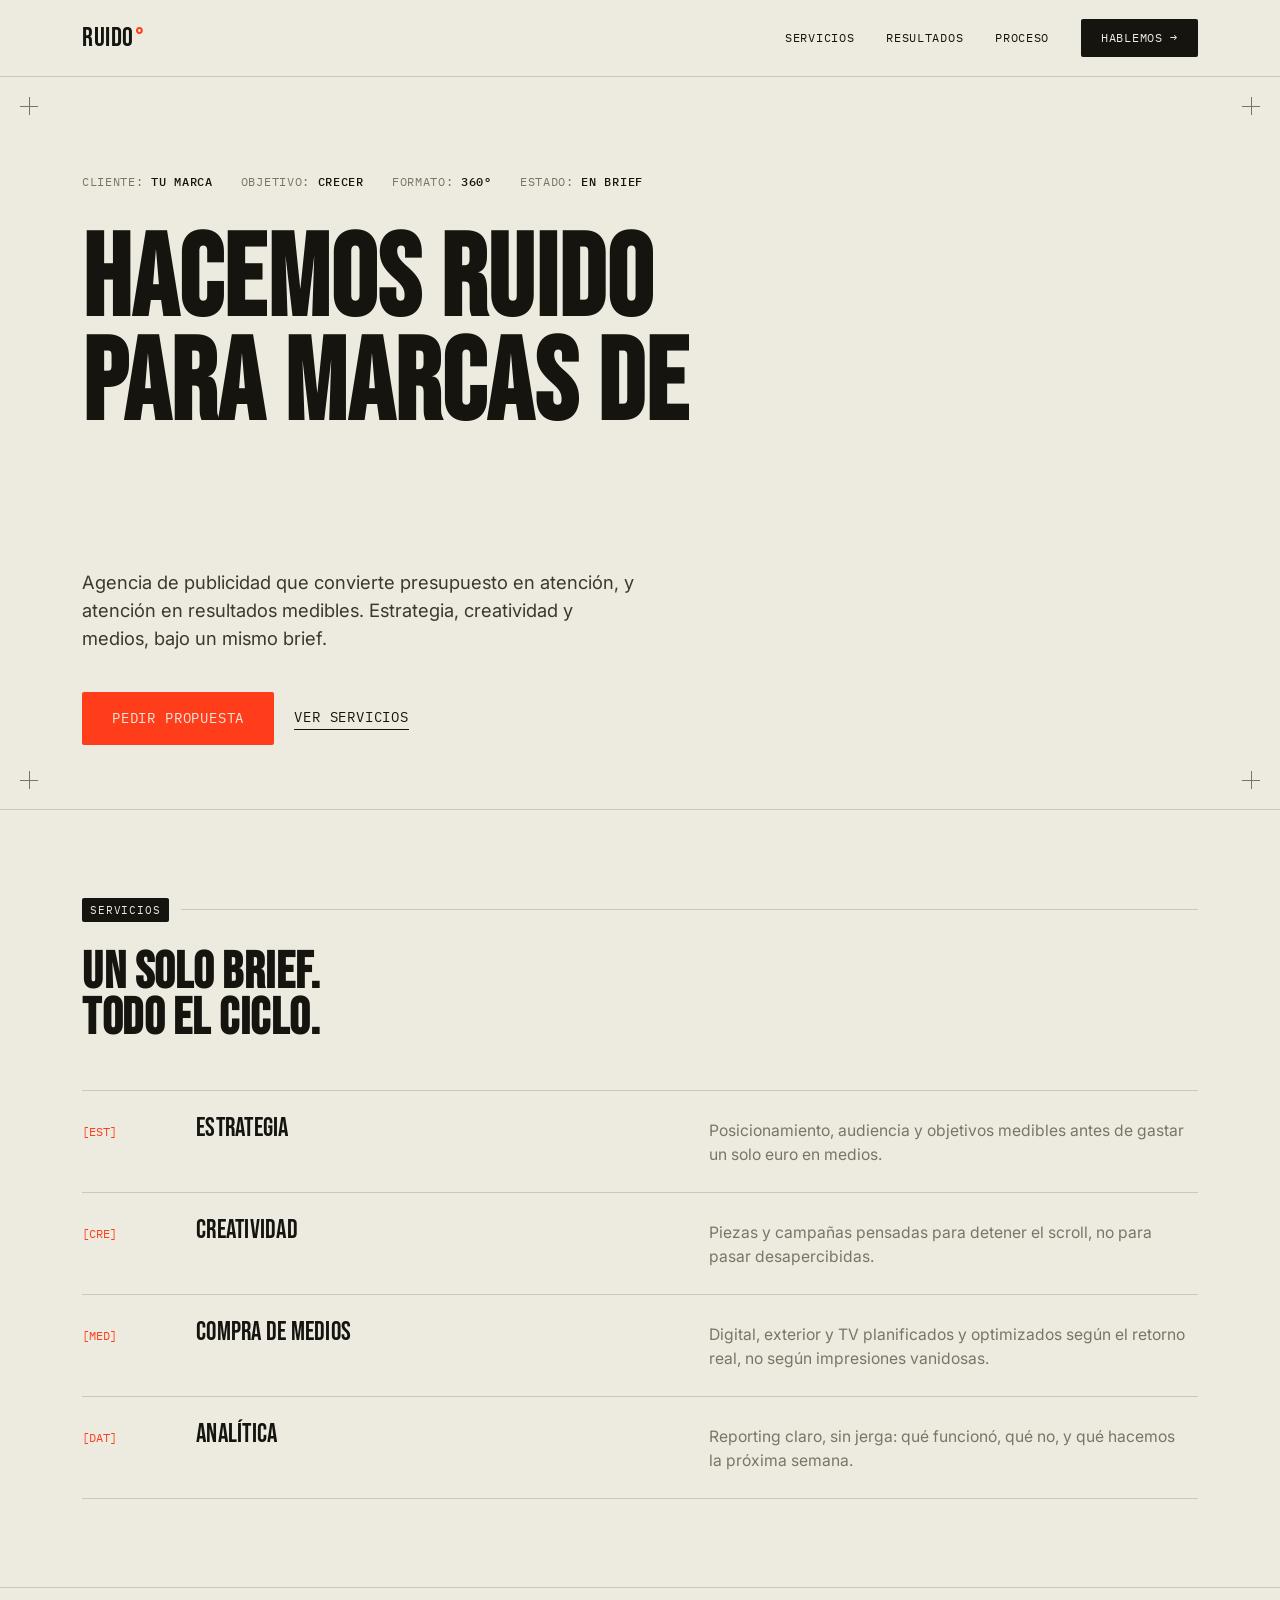
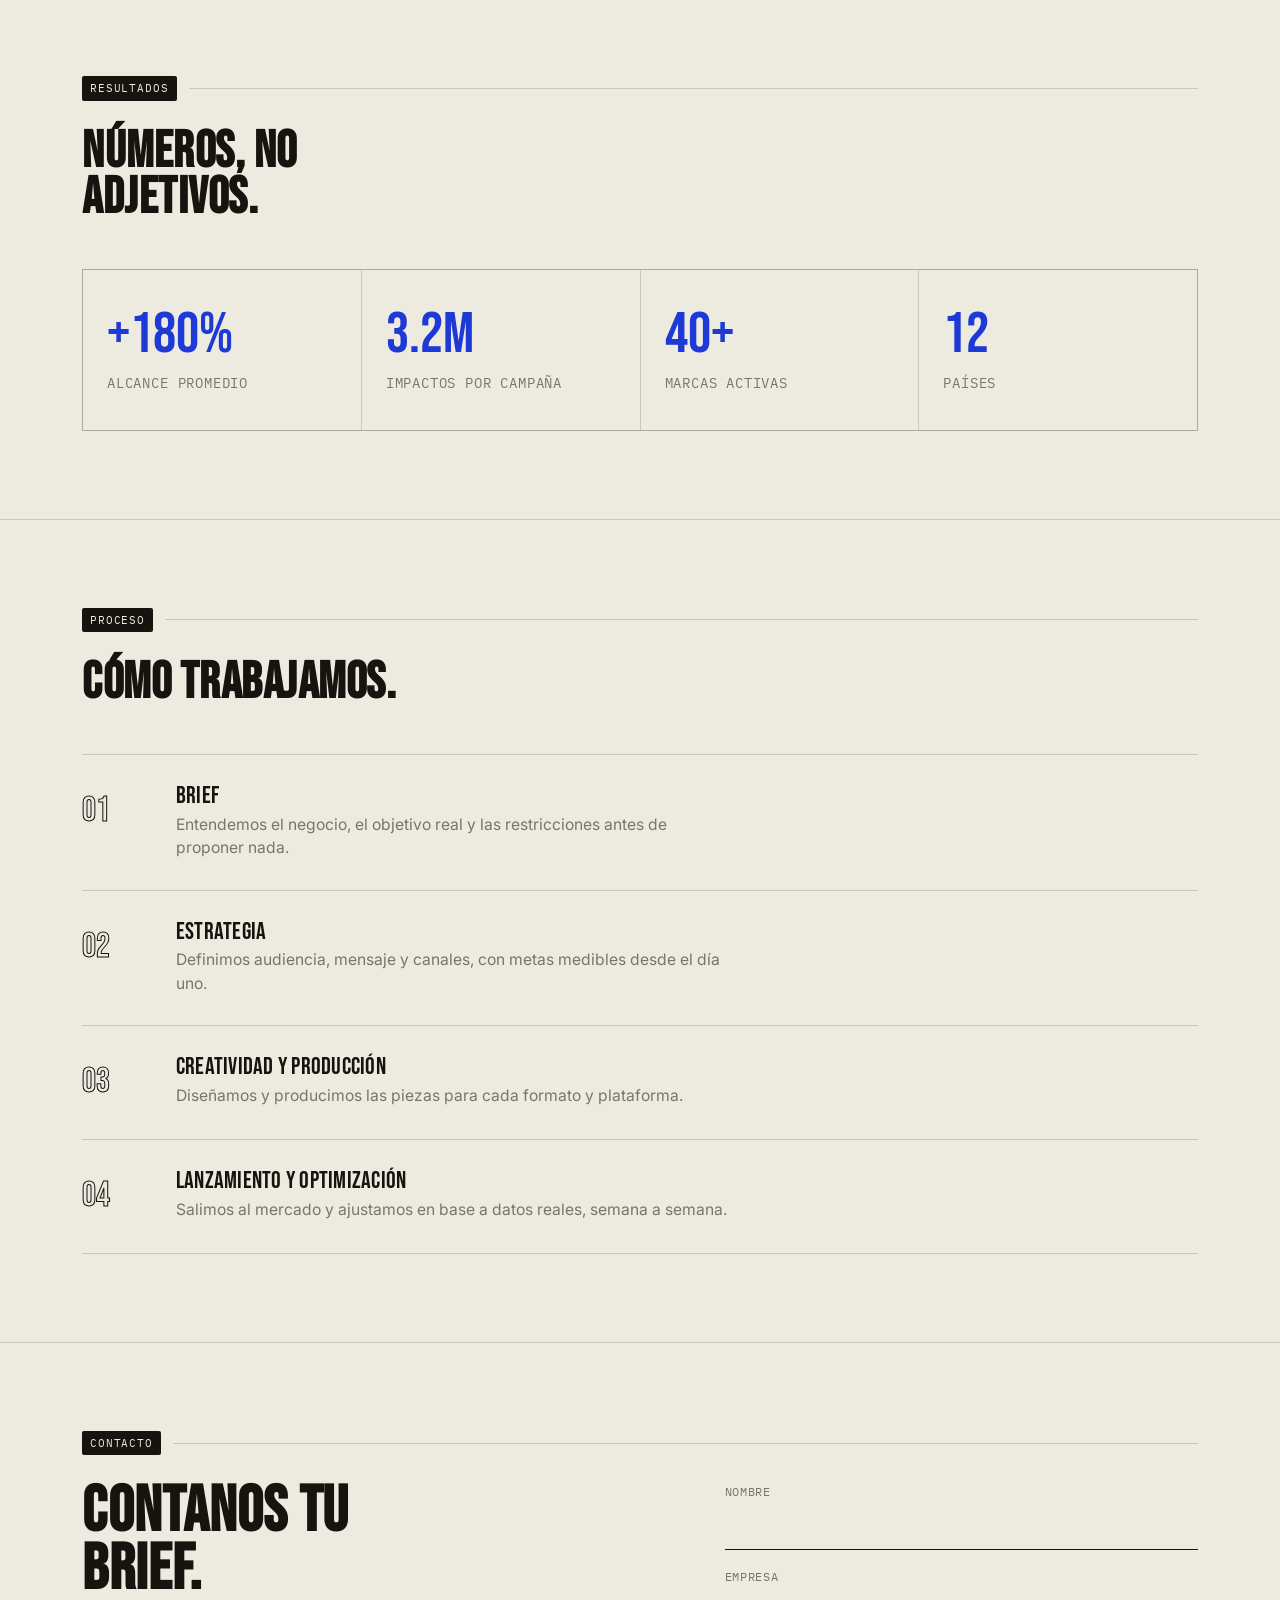
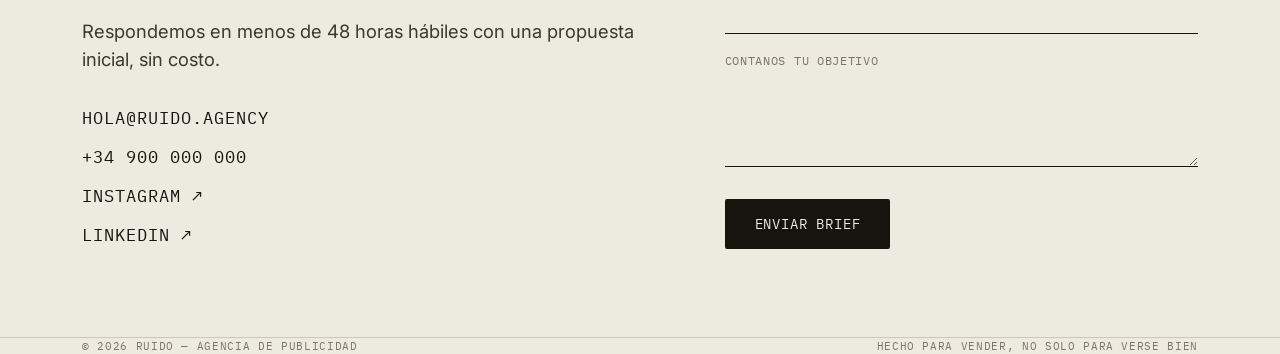
==== index.html @ bdcbc6c7 "Create index.html" ====
<!DOCTYPE html>
<html lang="es">
<head>
<meta charset="UTF-8">
<meta name="viewport" content="width=device-width, initial-scale=1.0">
<title>RUIDO — Agencia de publicidad</title>
<link rel="preconnect" href="https://fonts.googleapis.com">
<link rel="preconnect" href="https://fonts.gstatic.com" crossorigin>
<link href="https://fonts.googleapis.com/css2?family=Bebas+Neue&family=IBM+Plex+Mono:wght@400;500&family=Inter:wght@400;500;600;700&display=swap" rel="stylesheet">
<style>
  :root{
    --ink:#15140F;
    --paper:#EDEAE0;
    --paper-2:#E4E0D3;
    --signal:#FF3D1A;
    --cobalt:#1D39D6;
    --fog:#7A7566;
    --line: rgba(21,20,15,0.16);
  }

  *{margin:0;padding:0;box-sizing:border-box;}

  html{scroll-behavior:smooth;}

  body{
    background:var(--paper);
    color:var(--ink);
    font-family:'Inter',sans-serif;
    line-height:1.5;
    -webkit-font-smoothing:antialiased;
  }

  .display{
    font-family:'Bebas Neue',sans-serif;
    letter-spacing:0.01em;
    line-height:0.9;
    text-transform:uppercase;
  }

  .mono{
    font-family:'IBM Plex Mono',monospace;
    letter-spacing:0.06em;
    text-transform:uppercase;
    font-size:0.72rem;
  }

  a{color:inherit;text-decoration:none;}

  .wrap{
    max-width:1180px;
    margin:0 auto;
    padding:0 32px;
  }

  /* ---------- crop marks (signature detail) ---------- */
  .crop{
    position:absolute;
    width:18px;
    height:18px;
    pointer-events:none;
    opacity:0.55;
  }
  .crop::before, .crop::after{
    content:"";
    position:absolute;
    background:var(--ink);
  }
  .crop::before{ width:100%; height:1px; top:50%; }
  .crop::after{ width:1px; height:100%; left:50%; }
  .crop.tl{ top:20px; left:20px; }
  .crop.tr{ top:20px; right:20px; }
  .crop.bl{ bottom:20px; left:20px; }
  .crop.br{ bottom:20px; right:20px; }

  /* ---------- header ---------- */
  header{
    position:sticky;
    top:0;
    z-index:20;
    background:rgba(237,234,224,0.92);
    backdrop-filter:blur(6px);
    border-bottom:1px solid var(--line);
  }
  nav.wrap{
    display:flex;
    align-items:center;
    justify-content:space-between;
    height:76px;
  }
  .logo{
    font-family:'Bebas Neue',sans-serif;
    font-size:1.7rem;
    letter-spacing:0.02em;
  }
  .logo span{ color:var(--signal); }
  .nav-links{
    display:flex;
    gap:32px;
    align-items:center;
  }
  .nav-links a.mono{ color:var(--ink); }
  .nav-links a.mono:hover{ color:var(--signal); }
  .nav-cta{
    background:var(--ink);
    color:var(--paper) !important;
    padding:10px 20px;
    border-radius:2px;
  }
  .nav-cta:hover{ background:var(--signal); }
  .nav-mobile-hide{ display:flex; gap:32px; align-items:center; }

  @media (max-width:720px){
    .nav-mobile-hide .mono:not(.nav-cta){ display:none; }
  }

  /* ---------- hero ---------- */
  .hero{
    position:relative;
    border-bottom:1px solid var(--line);
    padding:96px 0 64px;
    overflow:hidden;
  }
  .brief-row{
    display:flex;
    flex-wrap:wrap;
    gap:8px 28px;
    margin-bottom:40px;
    color:var(--fog);
  }
  .brief-row span b{ color:var(--ink); font-weight:500; }

  h1.hero-title{
    font-size:clamp(3.2rem, 9vw, 7.4rem);
    max-width:14ch;
  }
  h1.hero-title .cycle-wrap{
    display:inline-block;
    color:var(--signal);
    position:relative;
  }

  .hero-sub{
    margin-top:28px;
    max-width:46ch;
    font-size:1.15rem;
    color:#3A3830;
  }

  .hero-actions{
    margin-top:40px;
    display:flex;
    gap:20px;
    align-items:center;
    flex-wrap:wrap;
  }
  .btn-primary{
    background:var(--signal);
    color:var(--paper);
    padding:16px 30px;
    font-family:'IBM Plex Mono',monospace;
    text-transform:uppercase;
    letter-spacing:0.06em;
    font-size:0.85rem;
    border-radius:2px;
    display:inline-block;
    transition:transform 0.15s ease, background 0.15s ease;
  }
  .btn-primary:hover{ background:var(--ink); transform:translateY(-2px); }
  .btn-ghost{
    font-family:'IBM Plex Mono',monospace;
    font-size:0.85rem;
    text-transform:uppercase;
    letter-spacing:0.06em;
    border-bottom:1px solid var(--ink);
    padding-bottom:2px;
  }
  .btn-ghost:hover{ color:var(--signal); border-color:var(--signal); }

  /* ---------- eyebrow / section label ---------- */
  .eyebrow{
    display:flex;
    align-items:center;
    gap:12px;
    color:var(--fog);
    margin-bottom:28px;
  }
  .eyebrow .tag{
    background:var(--ink);
    color:var(--paper);
    padding:4px 8px;
    font-family:'IBM Plex Mono',monospace;
    font-size:0.68rem;
    letter-spacing:0.08em;
    border-radius:2px;
  }
  .eyebrow .rule{
    flex:1;
    height:1px;
    background:var(--line);
  }

  section{
    padding:88px 0;
    border-bottom:1px solid var(--line);
  }

  .section-title{
    font-size:clamp(2rem, 4.5vw, 3.2rem);
    max-width:16ch;
    margin-bottom:48px;
  }

  /* ---------- services as line-item brief ---------- */
  .service-row{
    display:grid;
    grid-template-columns:90px 1fr 1fr;
    gap:24px;
    padding:26px 0;
    border-top:1px solid var(--line);
    align-items:baseline;
  }
  .service-row:last-child{ border-bottom:1px solid var(--line); }
  .service-code{
    font-family:'IBM Plex Mono',monospace;
    font-size:0.78rem;
    color:var(--signal);
  }
  .service-name{
    font-family:'Bebas Neue',sans-serif;
    font-size:1.6rem;
    letter-spacing:0.01em;
  }
  .service-desc{
    color:var(--fog);
    font-size:0.98rem;
    max-width:48ch;
  }

  @media (max-width:720px){
    .service-row{ grid-template-columns:1fr; gap:6px; }
  }

  /* ---------- stats ---------- */
  .stats-grid{
    display:grid;
    grid-template-columns:repeat(4,1fr);
    gap:1px;
    background:var(--line);
    border:1px solid var(--line);
  }
  .stat-cell{
    background:var(--paper);
    padding:36px 24px;
  }
  .stat-num{
    font-family:'Bebas Neue',sans-serif;
    font-size:clamp(2.4rem,5vw,3.6rem);
    color:var(--cobalt);
    line-height:1;
  }
  .stat-label{
    margin-top:10px;
    color:var(--fog);
    font-size:0.85rem;
  }
  @media (max-width:820px){
    .stats-grid{ grid-template-columns:repeat(2,1fr); }
  }

  /* ---------- process ---------- */
  .process-list{
    display:flex;
    flex-direction:column;
  }
  .process-item{
    display:grid;
    grid-template-columns:70px 1fr;
    gap:24px;
    padding:30px 0;
    border-top:1px solid var(--line);
  }
  .process-item:last-child{ border-bottom:1px solid var(--line); }
  .process-num{
    font-family:'Bebas Neue',sans-serif;
    font-size:2.2rem;
    color:var(--line);
    -webkit-text-stroke:1px var(--ink);
    color:transparent;
  }
  .process-name{
    font-family:'Bebas Neue',sans-serif;
    font-size:1.5rem;
    margin-bottom:6px;
  }
  .process-desc{ color:var(--fog); max-width:56ch; font-size:0.98rem; }

  /* ---------- contact ---------- */
  .contact-grid{
    display:grid;
    grid-template-columns:1.1fr 0.9fr;
    gap:64px;
  }
  @media (max-width:820px){
    .contact-grid{ grid-template-columns:1fr; }
  }
  .contact-title{
    font-size:clamp(2.2rem,6vw,4rem);
    max-width:12ch;
  }
  .contact-details{
    margin-top:32px;
    display:flex;
    flex-direction:column;
    gap:14px;
  }
  .contact-details a{ font-size:1.05rem; }
  .contact-details a:hover{ color:var(--signal); }

  form{
    display:flex;
    flex-direction:column;
    gap:18px;
  }
  label.mono{ display:block; margin-bottom:8px; color:var(--fog); }
  input, textarea{
    width:100%;
    background:transparent;
    border:none;
    border-bottom:1px solid var(--ink);
    padding:10px 2px;
    font-family:'Inter',sans-serif;
    font-size:1rem;
    color:var(--ink);
  }
  input:focus, textarea:focus{
    outline:none;
    border-color:var(--signal);
  }
  textarea{ resize:vertical; min-height:90px; }
  button[type="submit"]{
    margin-top:8px;
    align-self:flex-start;
    background:var(--ink);
    color:var(--paper);
    border:none;
    padding:16px 30px;
    font-family:'IBM Plex Mono',monospace;
    text-transform:uppercase;
    letter-spacing:0.06em;
    font-size:0.85rem;
    border-radius:2px;
    cursor:pointer;
    transition:background 0.15s ease;
  }
  button[type="submit"]:hover{ background:var(--signal); }

  /* focus visibility */
  a:focus-visible, button:focus-visible, input:focus-visible, textarea:focus-visible{
    outline:2px solid var(--cobalt);
    outline-offset:2px;
  }

  footer{
    padding:32px 0;
    display:flex;
    justify-content:space-between;
    align-items:center;
    flex-wrap:wrap;
    gap:12px;
    color:var(--fog);
  }
  footer .mono{ font-size:0.68rem; }

  /* scroll reveal */
  .reveal{
    opacity:0;
    transform:translateY(18px);
    transition:opacity 0.6s ease, transform 0.6s ease;
  }
  .reveal.in{
    opacity:1;
    transform:translateY(0);
  }
  @media (prefers-reduced-motion: reduce){
    .reveal{ opacity:1; transform:none; transition:none; }
    html{ scroll-behavior:auto; }
  }
</style>
</head>
<body>

<header>
  <nav class="wrap">
    <div class="logo">RUIDO<span>°</span></div>
    <div class="nav-mobile-hide">
      <a class="mono" href="#servicios">Servicios</a>
      <a class="mono" href="#resultados">Resultados</a>
      <a class="mono" href="#proceso">Proceso</a>
      <a class="mono nav-cta" href="#contacto">Hablemos →</a>
    </div>
  </nav>
</header>

<section class="hero">
  <div class="crop tl"></div>
  <div class="crop tr"></div>
  <div class="crop bl"></div>
  <div class="crop br"></div>
  <div class="wrap">
    <div class="brief-row mono">
      <span>CLIENTE: <b>Tu marca</b></span>
      <span>OBJETIVO: <b>Crecer</b></span>
      <span>FORMATO: <b>360°</b></span>
      <span>ESTADO: <b>En brief</b></span>
    </div>

    <h1 class="display hero-title">
      Hacemos ruido<br>
      para marcas de<br>
      <span class="cycle-wrap" id="cycleWord">retail</span>
    </h1>

    <p class="hero-sub">
      Agencia de publicidad que convierte presupuesto en atención, y atención en resultados medibles. Estrategia, creatividad y medios, bajo un mismo brief.
    </p>

    <div class="hero-actions">
      <a href="#contacto" class="btn-primary">Pedir propuesta</a>
      <a href="#servicios" class="btn-ghost">Ver servicios</a>
    </div>
  </div>
</section>

<section id="servicios">
  <div class="wrap">
    <div class="eyebrow">
      <span class="tag mono">Servicios</span>
      <span class="rule"></span>
    </div>
    <h2 class="section-title display reveal">Un solo brief.<br>Todo el ciclo.</h2>

    <div>
      <div class="service-row reveal">
        <div class="service-code">[EST]</div>
        <div class="service-name display">Estrategia</div>
        <div class="service-desc">Posicionamiento, audiencia y objetivos medibles antes de gastar un solo euro en medios.</div>
      </div>
      <div class="service-row reveal">
        <div class="service-code">[CRE]</div>
        <div class="service-name display">Creatividad</div>
        <div class="service-desc">Piezas y campañas pensadas para detener el scroll, no para pasar desapercibidas.</div>
      </div>
      <div class="service-row reveal">
        <div class="service-code">[MED]</div>
        <div class="service-name display">Compra de medios</div>
        <div class="service-desc">Digital, exterior y TV planificados y optimizados según el retorno real, no según impresiones vanidosas.</div>
      </div>
      <div class="service-row reveal">
        <div class="service-code">[DAT]</div>
        <div class="service-name display">Analítica</div>
        <div class="service-desc">Reporting claro, sin jerga: qué funcionó, qué no, y qué hacemos la próxima semana.</div>
      </div>
    </div>
  </div>
</section>

<section id="resultados">
  <div class="wrap">
    <div class="eyebrow">
      <span class="tag mono">Resultados</span>
      <span class="rule"></span>
    </div>
    <h2 class="section-title display reveal">Números, no adjetivos.</h2>

    <div class="stats-grid reveal">
      <div class="stat-cell">
        <div class="stat-num">+180%</div>
        <div class="stat-label mono">Alcance promedio</div>
      </div>
      <div class="stat-cell">
        <div class="stat-num">3.2M</div>
        <div class="stat-label mono">Impactos por campaña</div>
      </div>
      <div class="stat-cell">
        <div class="stat-num">40+</div>
        <div class="stat-label mono">Marcas activas</div>
      </div>
      <div class="stat-cell">
        <div class="stat-num">12</div>
        <div class="stat-label mono">Países</div>
      </div>
    </div>
  </div>
</section>

<section id="proceso">
  <div class="wrap">
    <div class="eyebrow">
      <span class="tag mono">Proceso</span>
      <span class="rule"></span>
    </div>
    <h2 class="section-title display reveal">Cómo trabajamos.</h2>

    <div class="process-list">
      <div class="process-item reveal">
        <div class="process-num">01</div>
        <div>
          <div class="process-name display">Brief</div>
          <div class="process-desc">Entendemos el negocio, el objetivo real y las restricciones antes de proponer nada.</div>
        </div>
      </div>
      <div class="process-item reveal">
        <div class="process-num">02</div>
        <div>
          <div class="process-name display">Estrategia</div>
          <div class="process-desc">Definimos audiencia, mensaje y canales, con metas medibles desde el día uno.</div>
        </div>
      </div>
      <div class="process-item reveal">
        <div class="process-num">03</div>
        <div>
          <div class="process-name display">Creatividad y producción</div>
          <div class="process-desc">Diseñamos y producimos las piezas para cada formato y plataforma.</div>
        </div>
      </div>
      <div class="process-item reveal">
        <div class="process-num">04</div>
        <div>
          <div class="process-name display">Lanzamiento y optimización</div>
          <div class="process-desc">Salimos al mercado y ajustamos en base a datos reales, semana a semana.</div>
        </div>
      </div>
    </div>
  </div>
</section>

<section id="contacto">
  <div class="wrap">
    <div class="eyebrow">
      <span class="tag mono">Contacto</span>
      <span class="rule"></span>
    </div>

    <div class="contact-grid">
      <div class="reveal">
        <h2 class="contact-title display">Contanos tu brief.</h2>
        <p class="hero-sub" style="margin-top:20px;">Respondemos en menos de 48 horas hábiles con una propuesta inicial, sin costo.</p>
        <div class="contact-details">
          <a href="mailto:hola@ruido.agency" class="mono">hola@ruido.agency</a>
          <a href="tel:+34900000000" class="mono">+34 900 000 000</a>
          <a href="#" class="mono">Instagram ↗</a>
          <a href="#" class="mono">LinkedIn ↗</a>
        </div>
      </div>

      <form action="mailto:hola@ruido.agency" method="post" enctype="text/plain" class="reveal">
        <div>
          <label class="mono" for="nombre">Nombre</label>
          <input id="nombre" name="nombre" type="text" required>
        </div>
        <div>
          <label class="mono" for="empresa">Empresa</label>
          <input id="empresa" name="empresa" type="text">
        </div>
        <div>
          <label class="mono" for="mensaje">Contanos tu objetivo</label>
          <textarea id="mensaje" name="mensaje" required></textarea>
        </div>
        <button type="submit">Enviar brief</button>
      </form>
    </div>
  </div>
</section>

<footer class="wrap">
  <span class="mono">© 2026 RUIDO — Agencia de publicidad</span>
  <span class="mono">Hecho para vender, no solo para verse bien</span>
</footer>

<script>
  // Word cycle in hero — respects reduced motion
  var words = ["retail", "moda", "tecnología", "hospitality", "finanzas"];
  var i = 0;
  var el = document.getElementById('cycleWord');
  var prefersReduced = window.matchMedia('(prefers-reduced-motion: reduce)').matches;

  if (!prefersReduced && el) {
    setInterval(function () {
      i = (i + 1) % words.length;
      el.style.opacity = 0;
      setTimeout(function () {
        el.textContent = words[i];
        el.style.opacity = 1;
      }, 220);
    }, 2400);
    el.style.transition = 'opacity 0.22s ease';
  }

  // Scroll reveal
  var revealEls = document.querySelectorAll('.reveal');
  if ('IntersectionObserver' in window && !prefersReduced) {
    var obs = new IntersectionObserver(function (entries) {
      entries.forEach(function (entry) {
        if (entry.isIntersecting) {
          entry.target.classList.add('in');
          obs.unobserve(entry.target);
        }
      });
    }, { threshold: 0.15 });
    revealEls.forEach(function (elm) { obs.observe(elm); });
  } else {
    revealEls.forEach(function (elm) { elm.classList.add('in'); });
  }
</script>

</body>
</html>
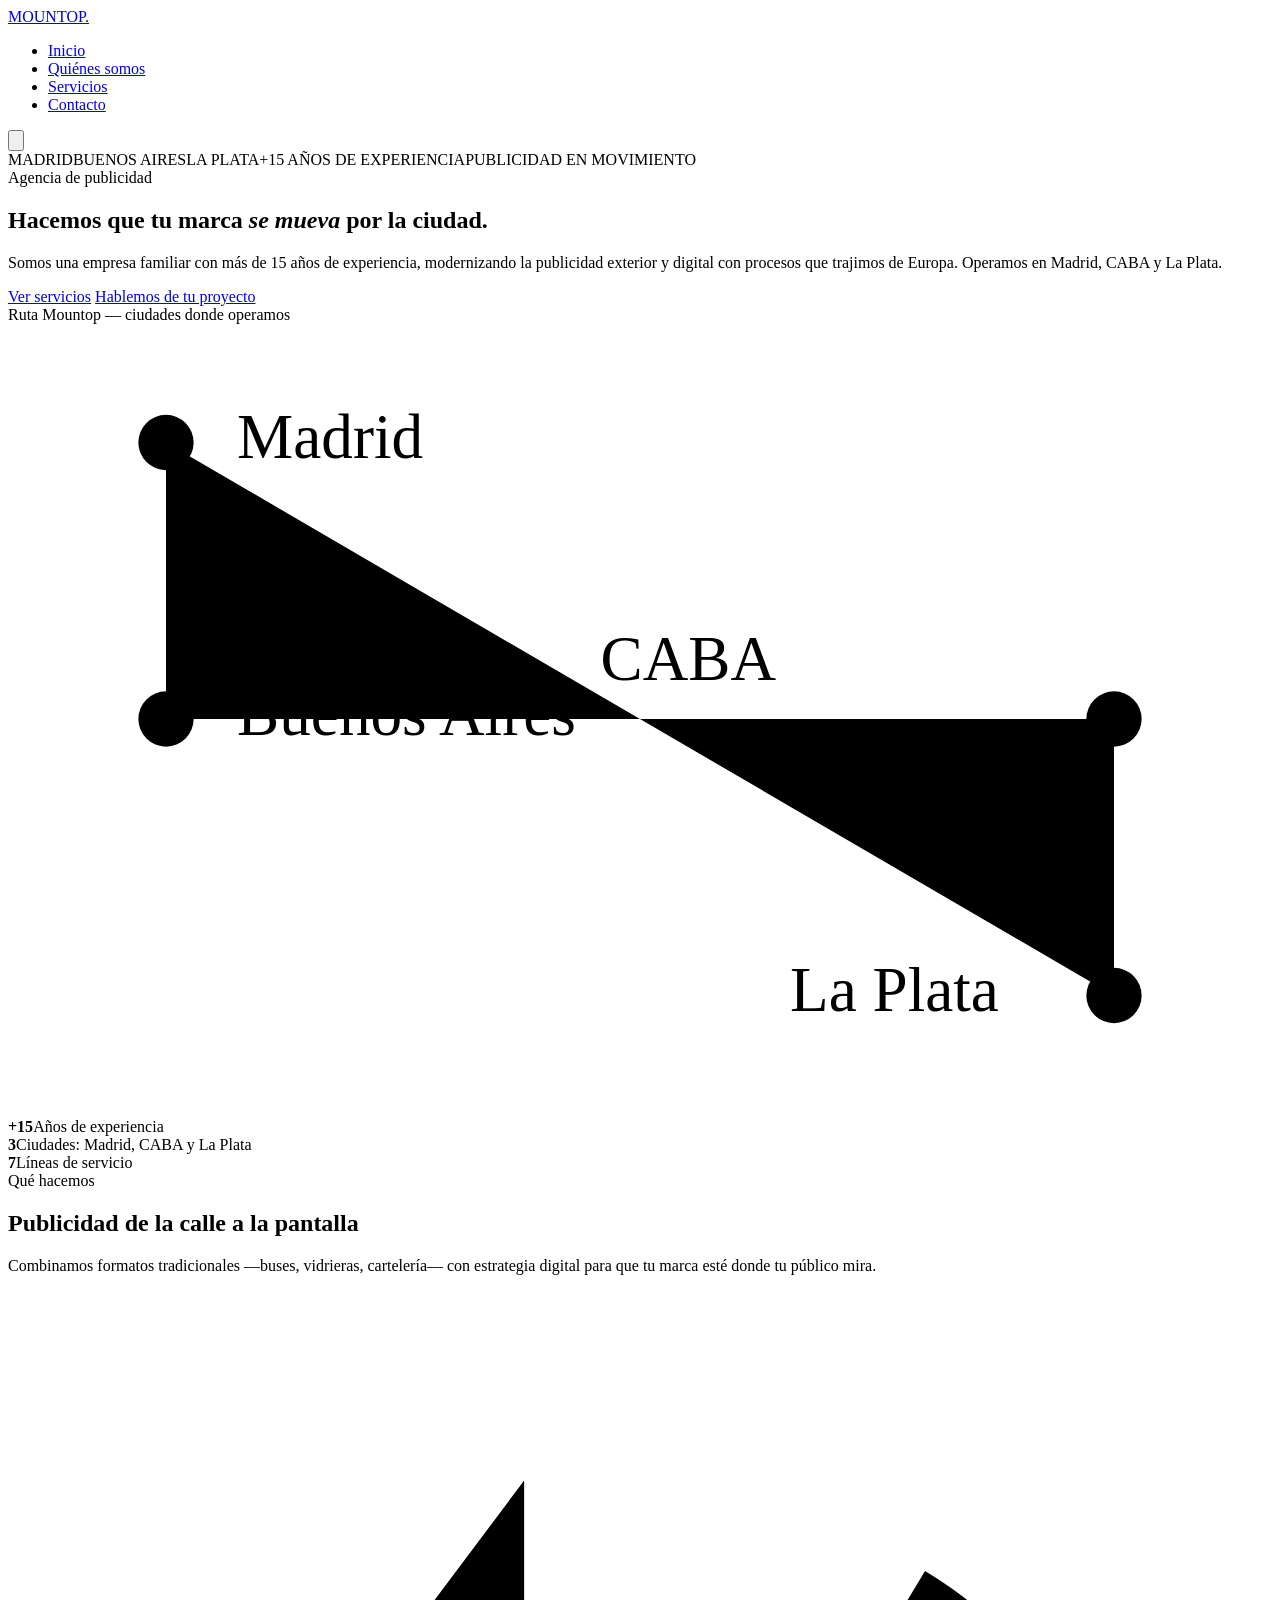
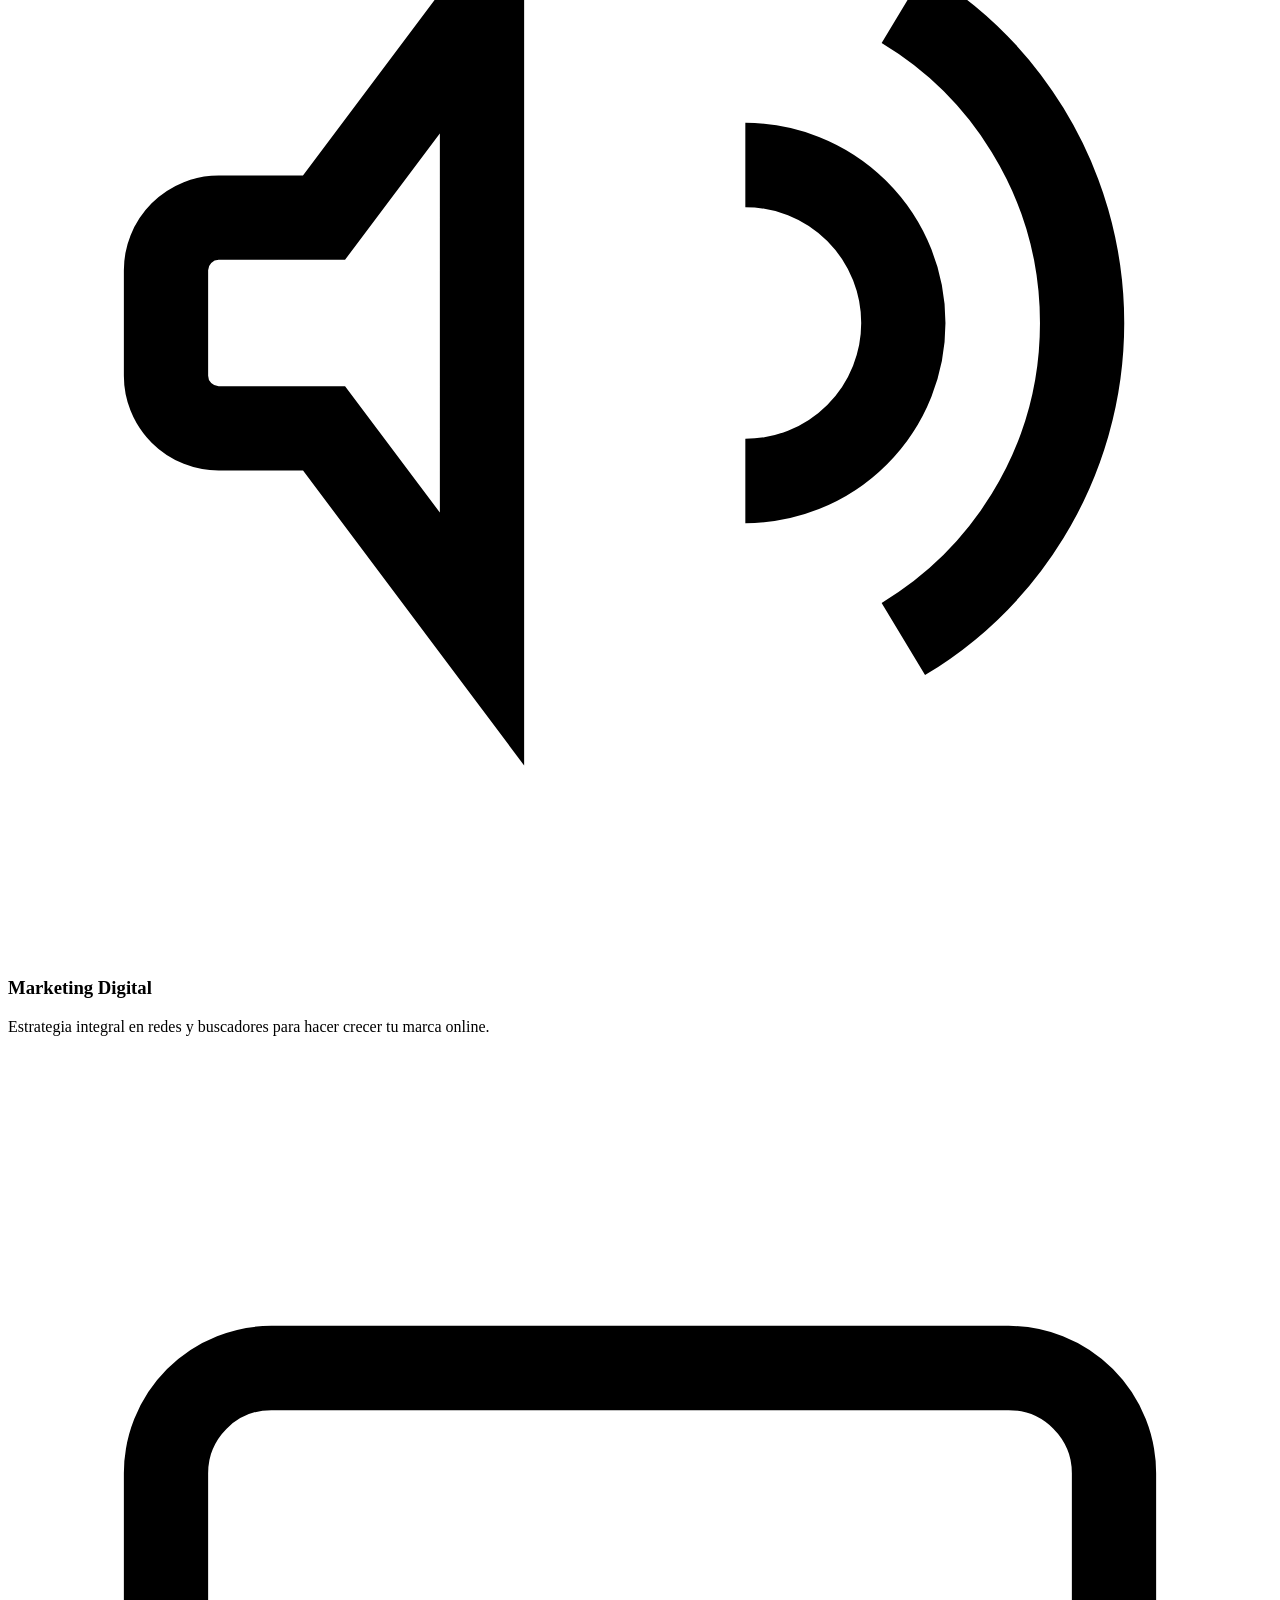
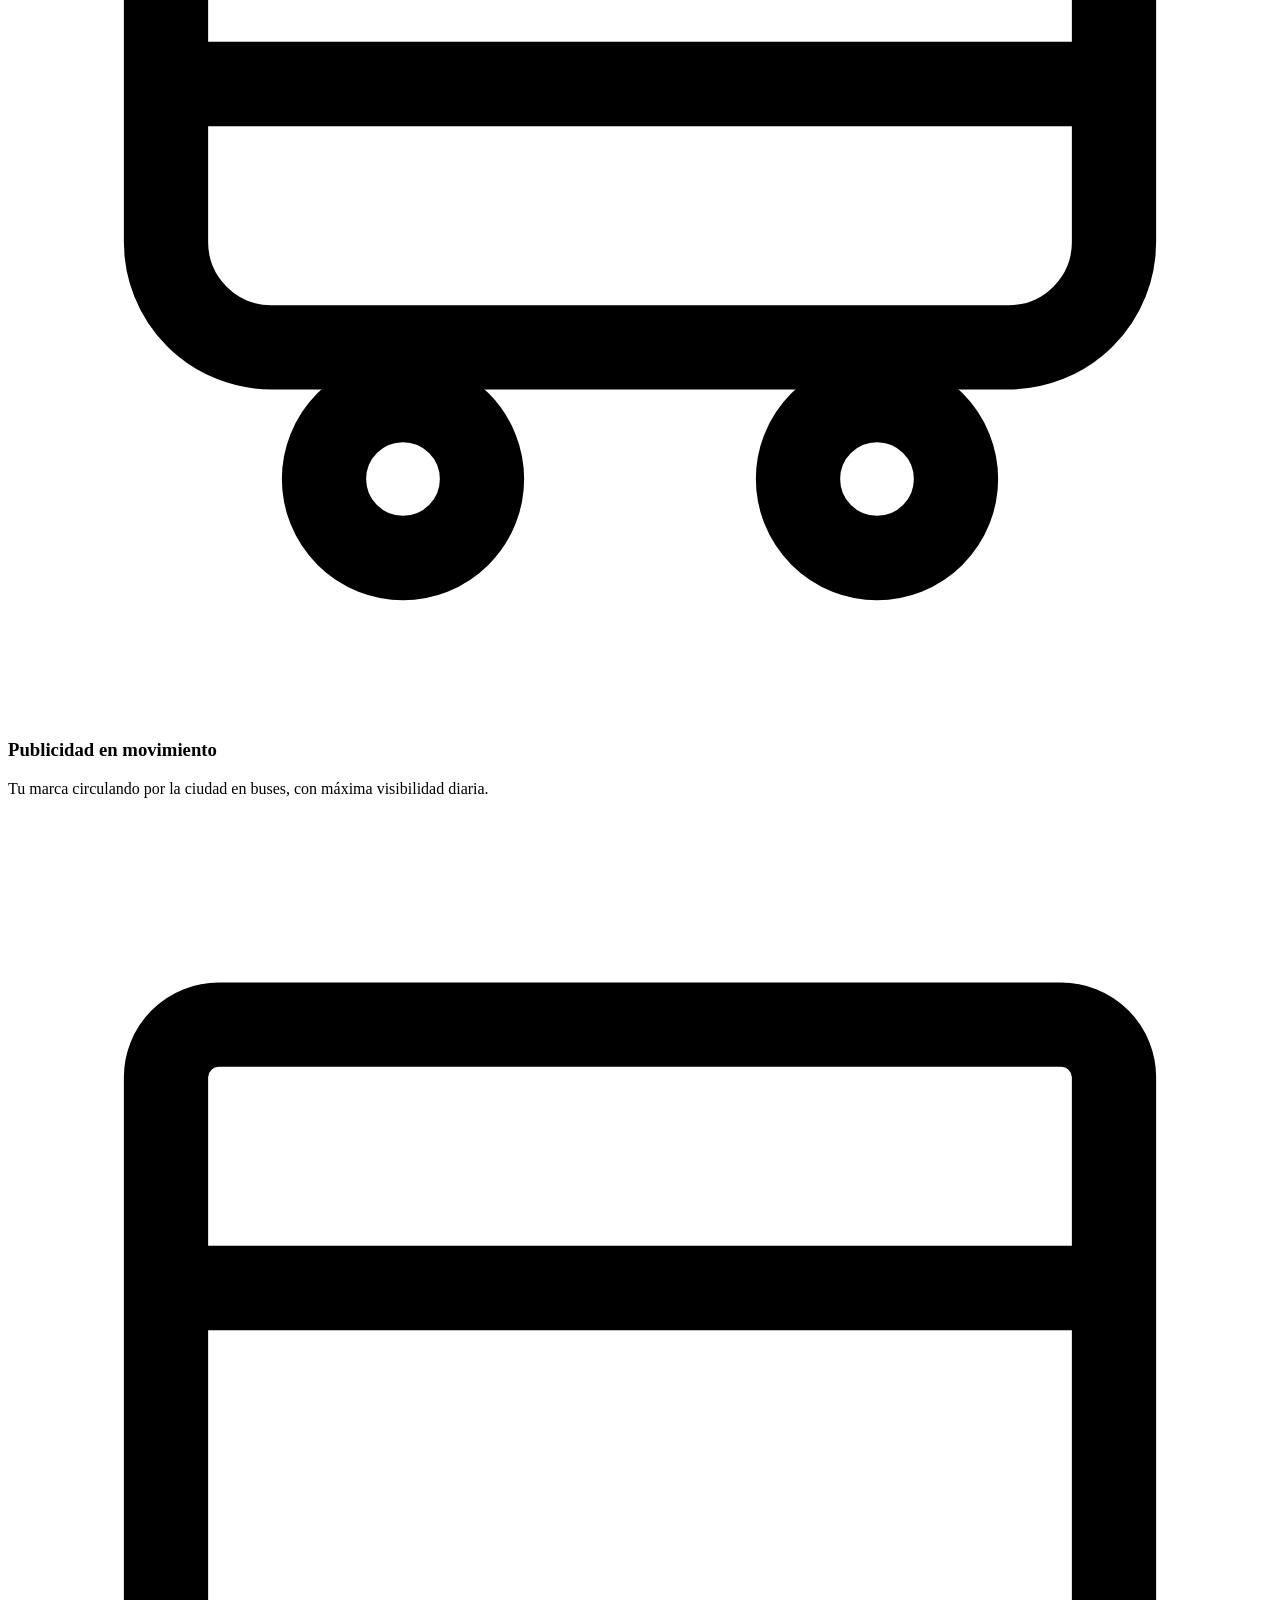
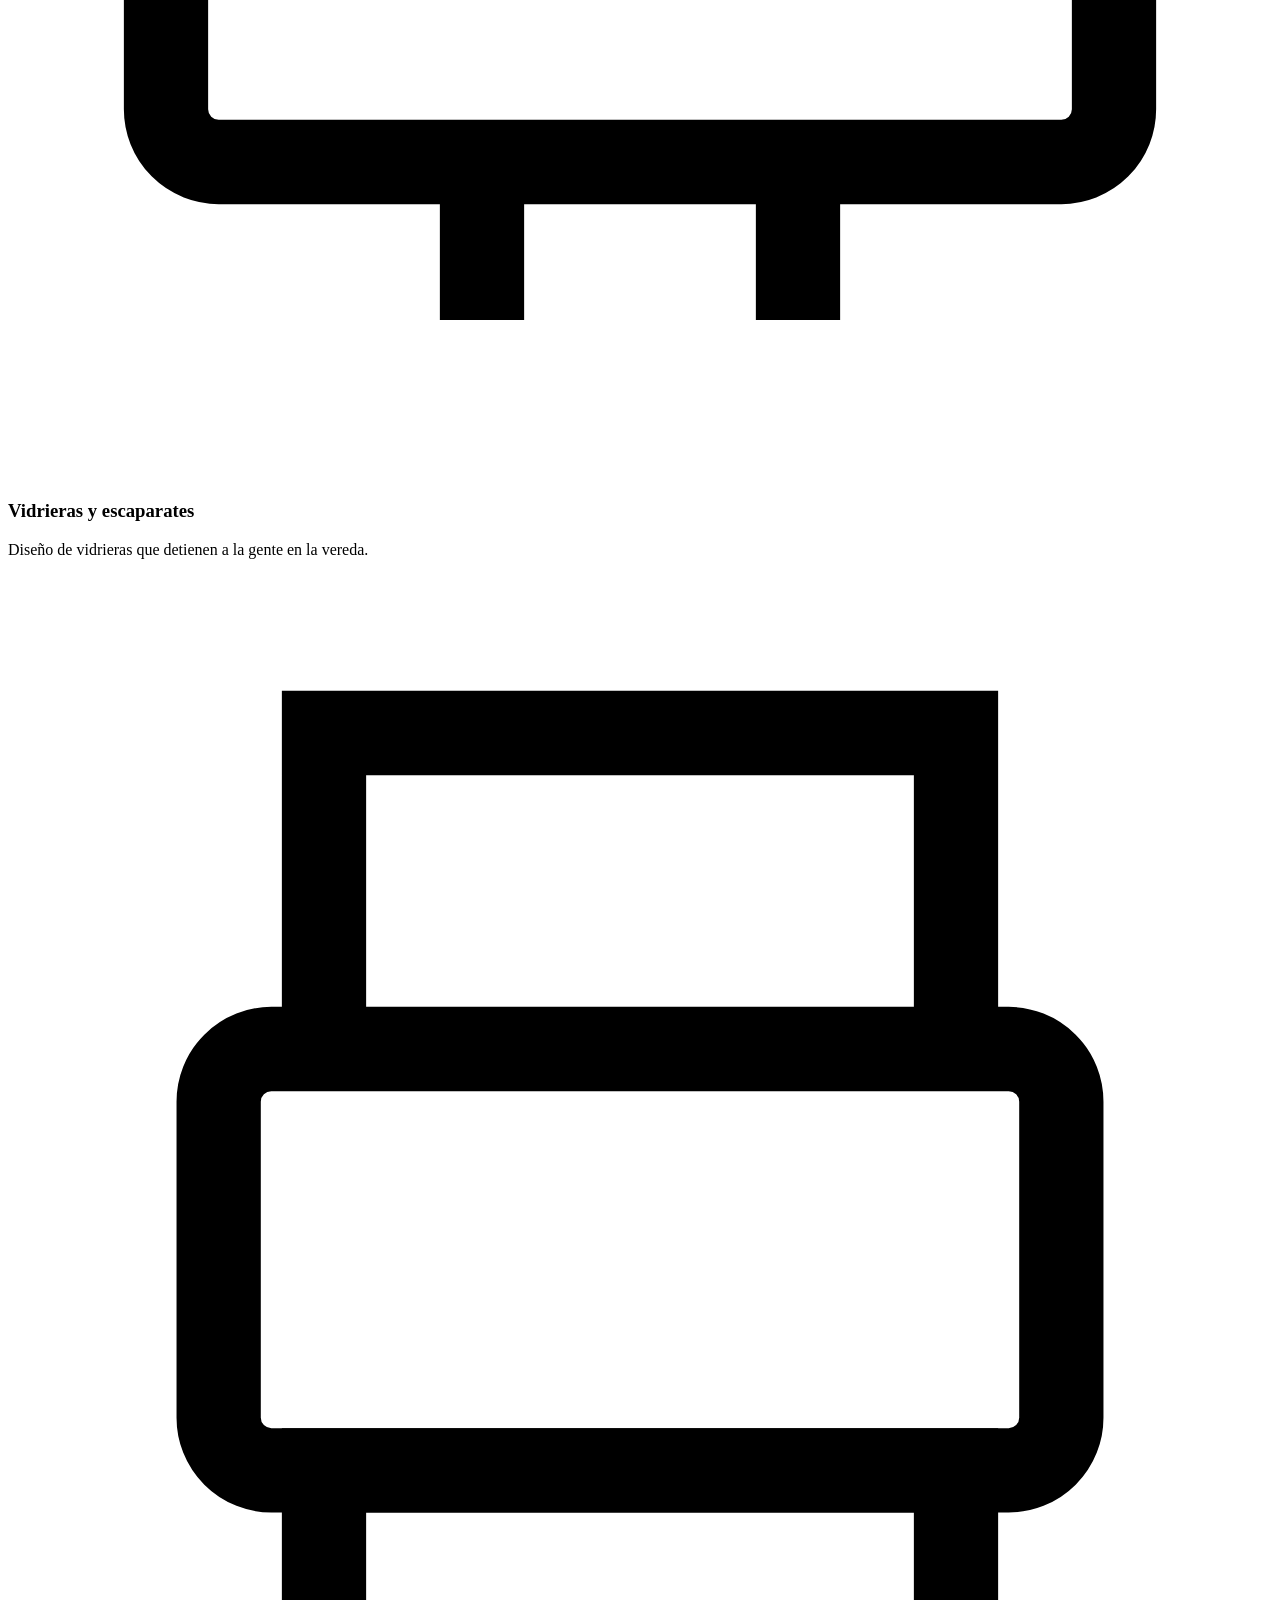
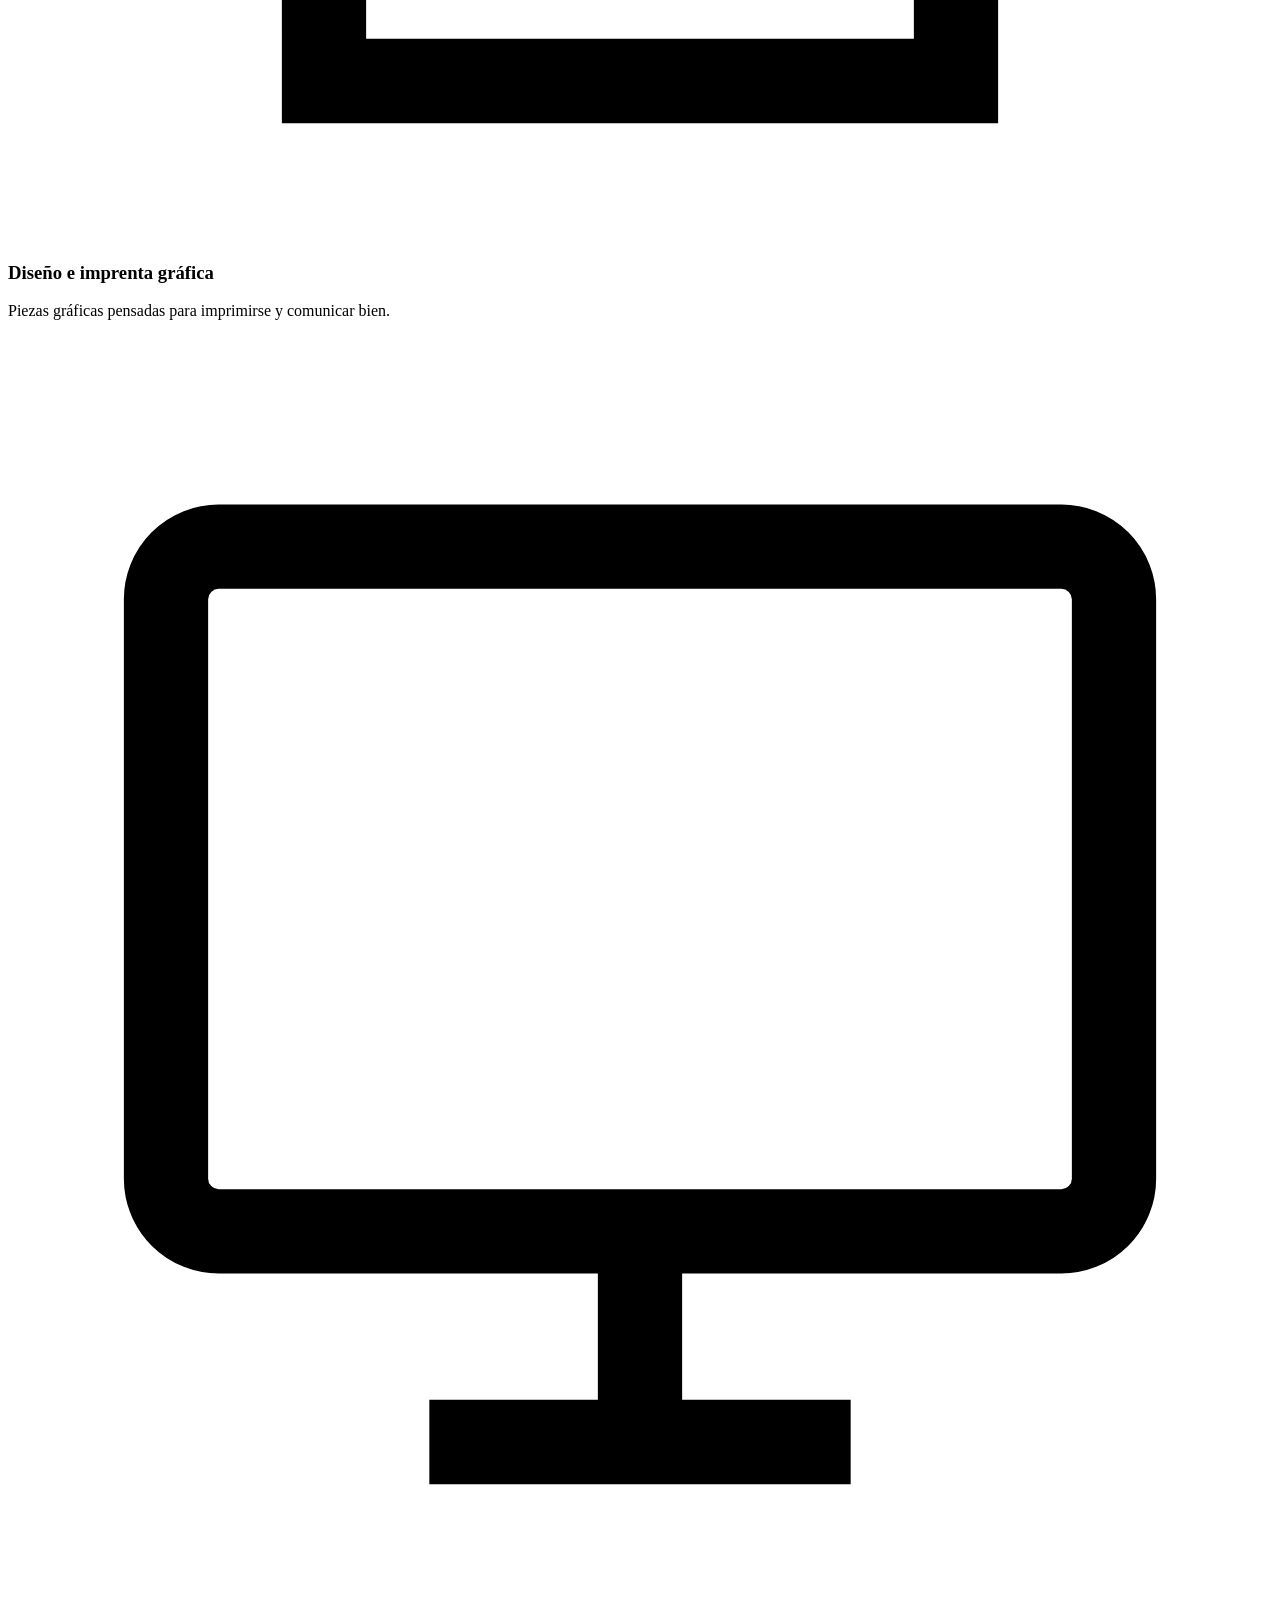
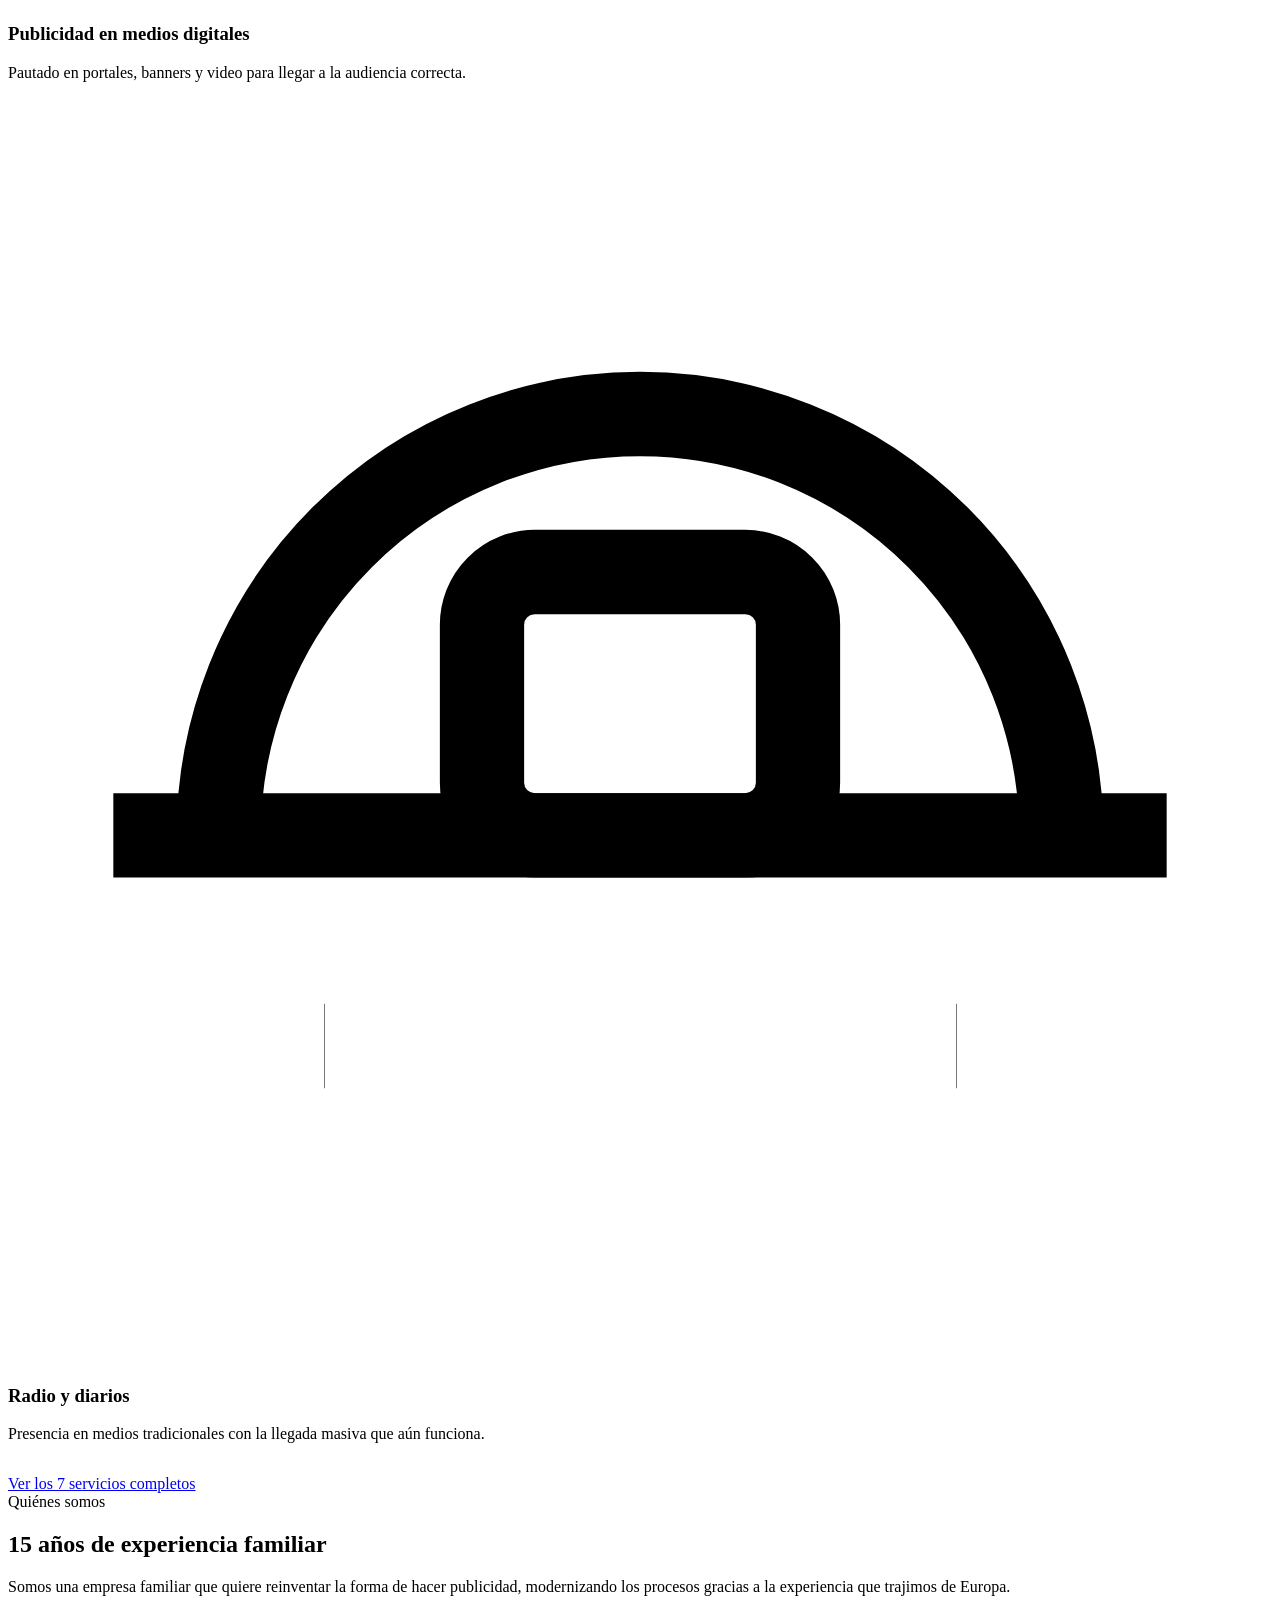
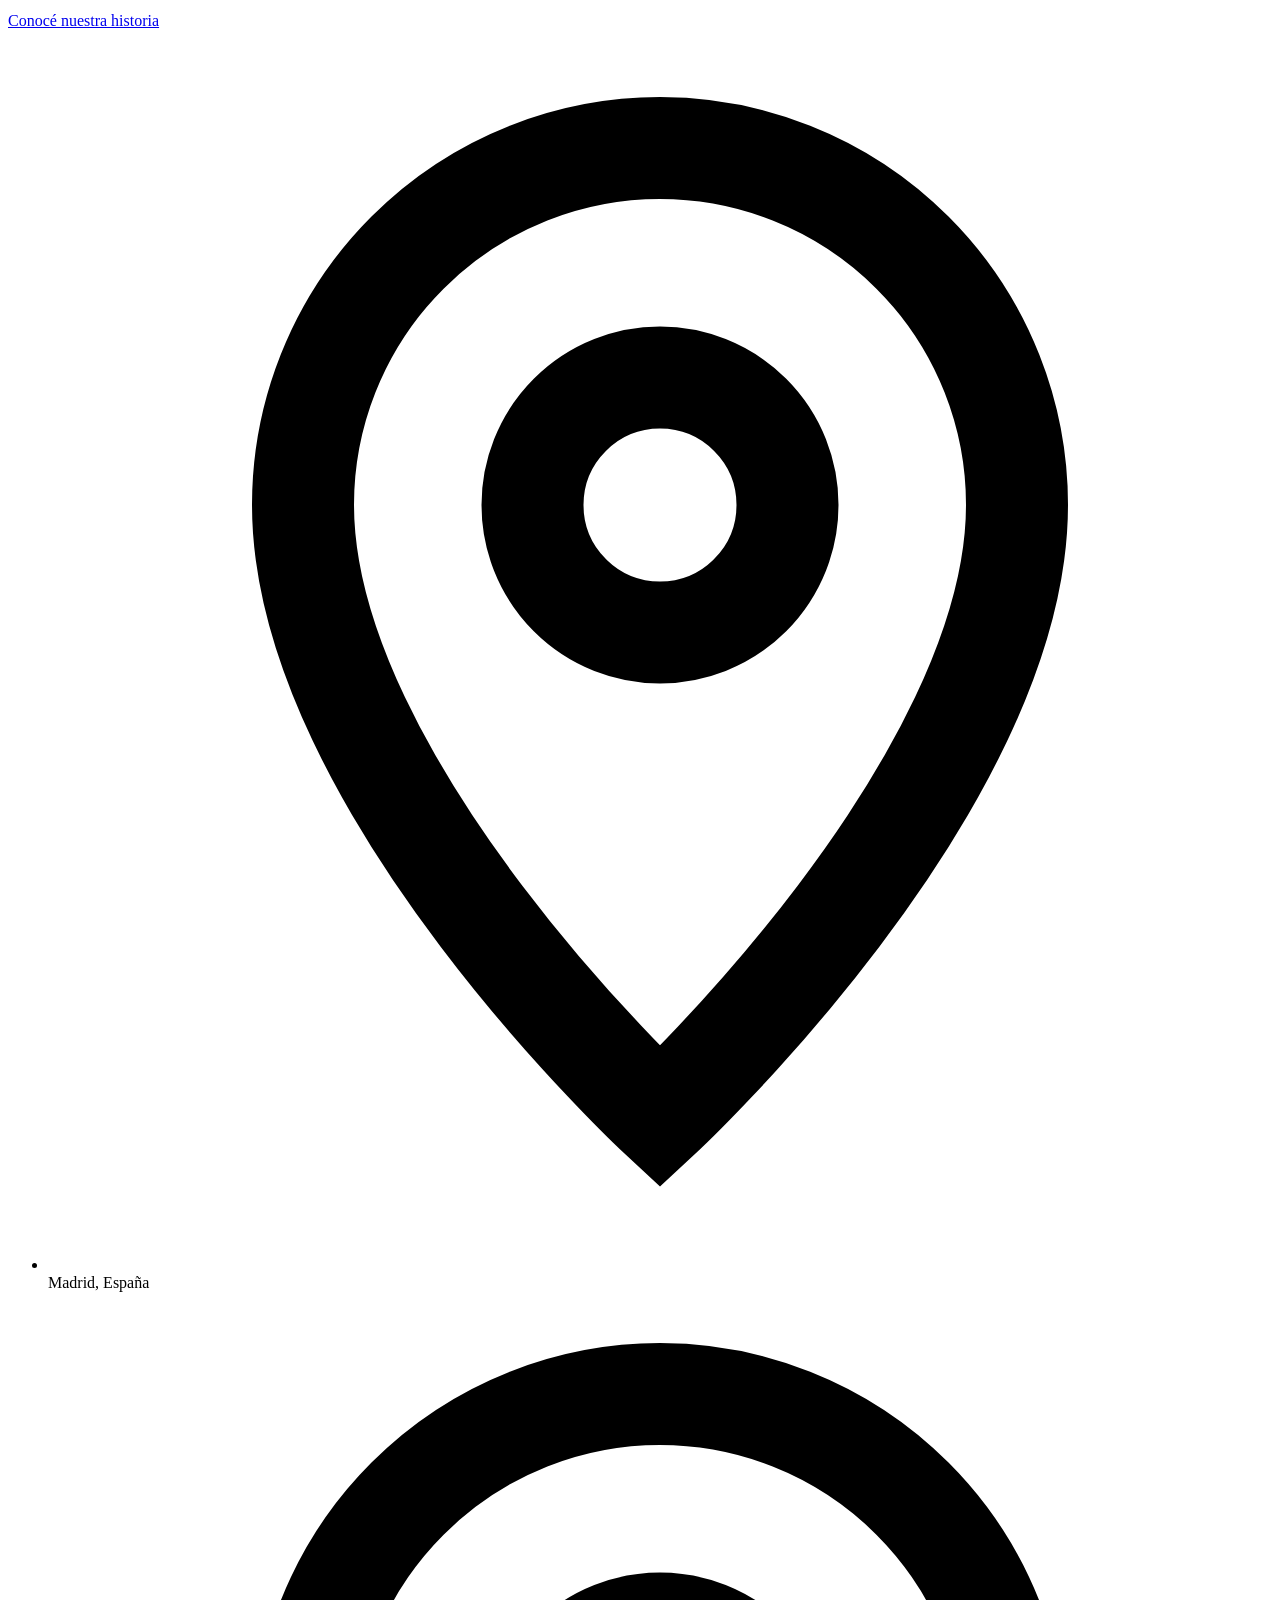
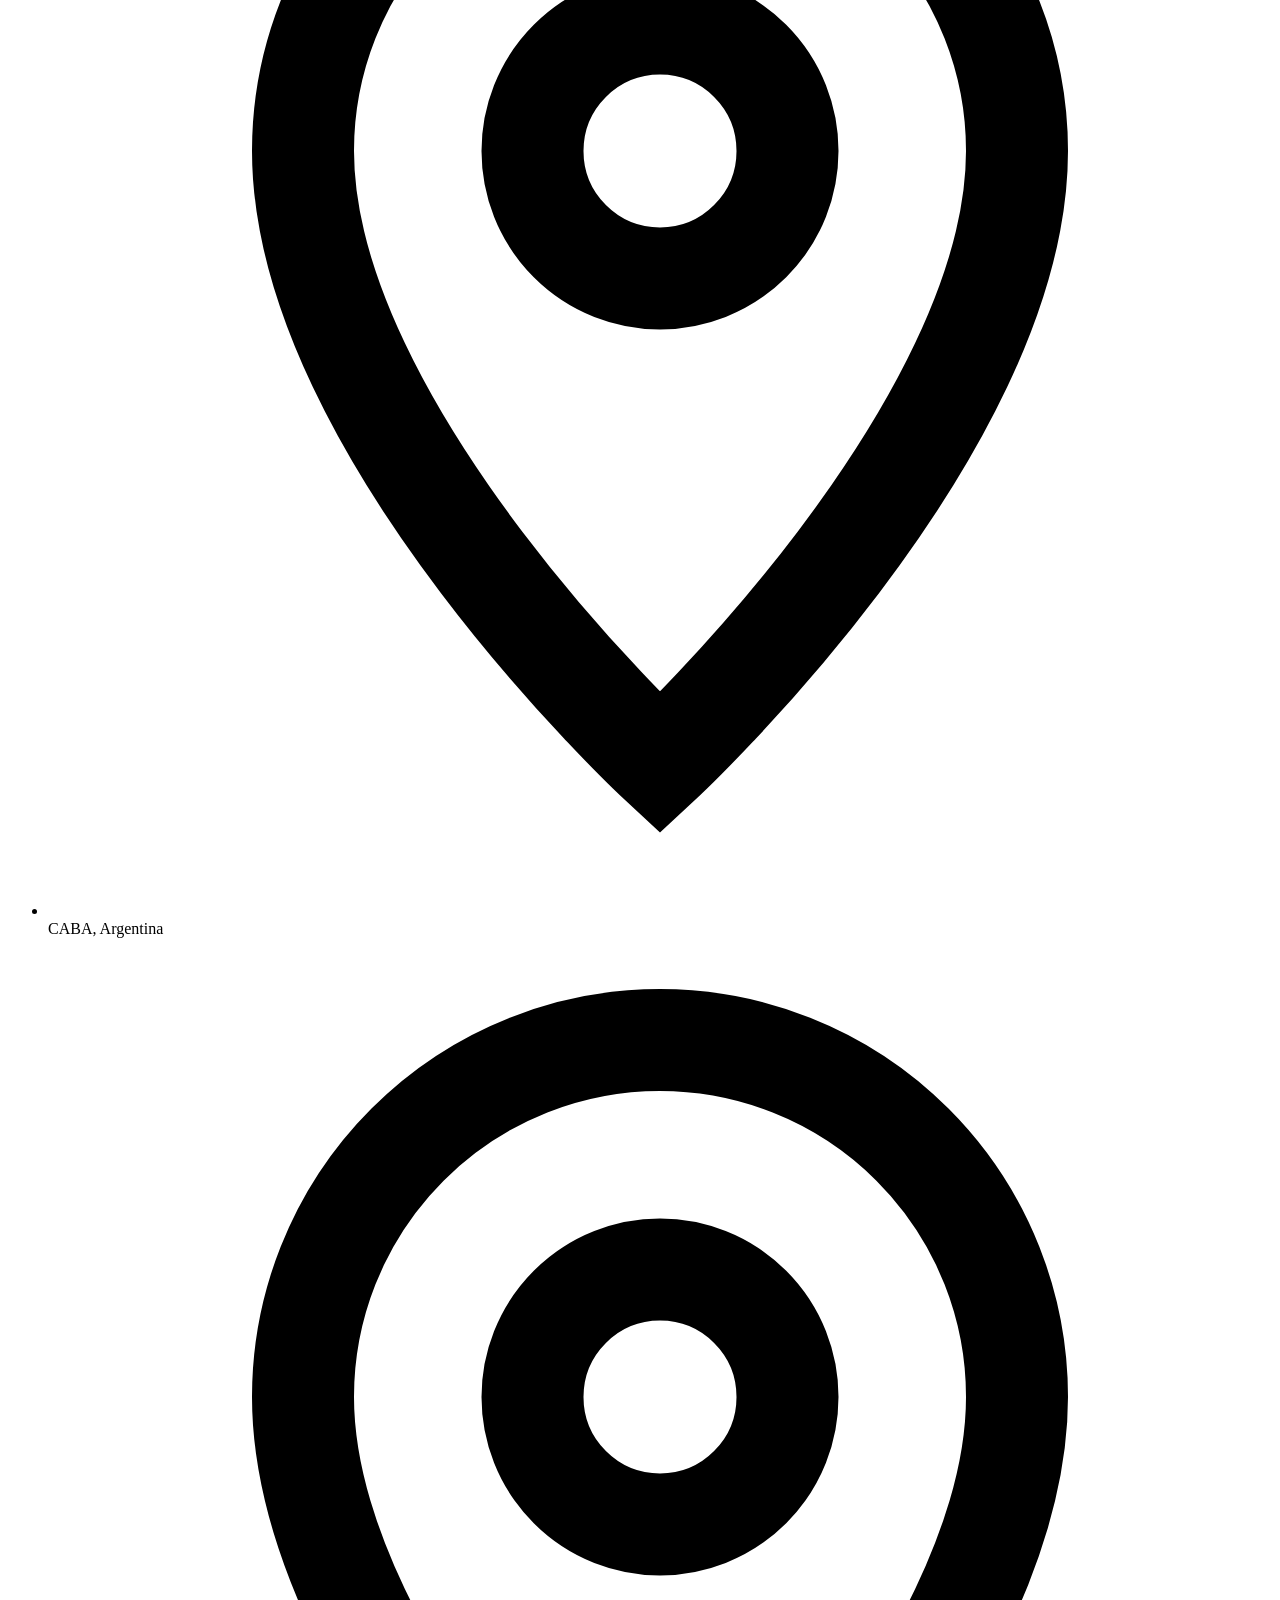
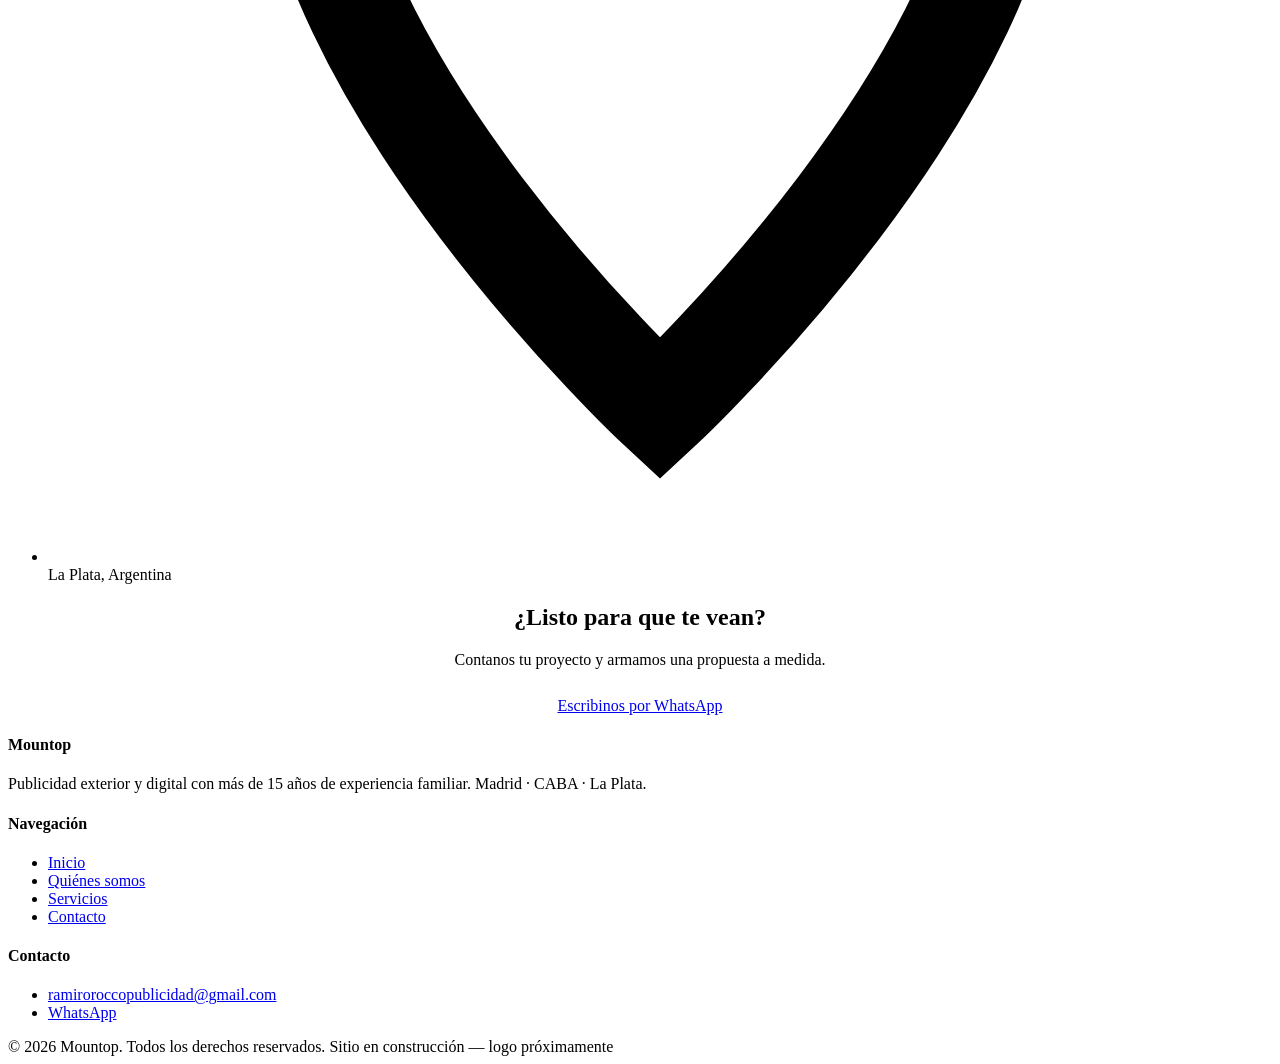
==== commit c8f63ac8: "Add files via upload" ====
--- a/index.html
+++ b/index.html
@@ -1,617 +1,183 @@
 <!DOCTYPE html>
 <html lang="es">
 <head>
-<meta charset="UTF-8">
-<meta name="viewport" content="width=device-width, initial-scale=1.0">
-<title>RUIDO — Agencia de publicidad</title>
-<link rel="preconnect" href="https://fonts.googleapis.com">
-<link rel="preconnect" href="https://fonts.gstatic.com" crossorigin>
-<link href="https://fonts.googleapis.com/css2?family=Bebas+Neue&family=IBM+Plex+Mono:wght@400;500&family=Inter:wght@400;500;600;700&display=swap" rel="stylesheet">
-<style>
-  :root{
-    --ink:#15140F;
-    --paper:#EDEAE0;
-    --paper-2:#E4E0D3;
-    --signal:#FF3D1A;
-    --cobalt:#1D39D6;
-    --fog:#7A7566;
-    --line: rgba(21,20,15,0.16);
-  }
-
-  *{margin:0;padding:0;box-sizing:border-box;}
-
-  html{scroll-behavior:smooth;}
-
-  body{
-    background:var(--paper);
-    color:var(--ink);
-    font-family:'Inter',sans-serif;
-    line-height:1.5;
-    -webkit-font-smoothing:antialiased;
-  }
-
-  .display{
-    font-family:'Bebas Neue',sans-serif;
-    letter-spacing:0.01em;
-    line-height:0.9;
-    text-transform:uppercase;
-  }
-
-  .mono{
-    font-family:'IBM Plex Mono',monospace;
-    letter-spacing:0.06em;
-    text-transform:uppercase;
-    font-size:0.72rem;
-  }
-
-  a{color:inherit;text-decoration:none;}
-
-  .wrap{
-    max-width:1180px;
-    margin:0 auto;
-    padding:0 32px;
-  }
-
-  /* ---------- crop marks (signature detail) ---------- */
-  .crop{
-    position:absolute;
-    width:18px;
-    height:18px;
-    pointer-events:none;
-    opacity:0.55;
-  }
-  .crop::before, .crop::after{
-    content:"";
-    position:absolute;
-    background:var(--ink);
-  }
-  .crop::before{ width:100%; height:1px; top:50%; }
-  .crop::after{ width:1px; height:100%; left:50%; }
-  .crop.tl{ top:20px; left:20px; }
-  .crop.tr{ top:20px; right:20px; }
-  .crop.bl{ bottom:20px; left:20px; }
-  .crop.br{ bottom:20px; right:20px; }
-
-  /* ---------- header ---------- */
-  header{
-    position:sticky;
-    top:0;
-    z-index:20;
-    background:rgba(237,234,224,0.92);
-    backdrop-filter:blur(6px);
-    border-bottom:1px solid var(--line);
-  }
-  nav.wrap{
-    display:flex;
-    align-items:center;
-    justify-content:space-between;
-    height:76px;
-  }
-  .logo{
-    font-family:'Bebas Neue',sans-serif;
-    font-size:1.7rem;
-    letter-spacing:0.02em;
-  }
-  .logo span{ color:var(--signal); }
-  .nav-links{
-    display:flex;
-    gap:32px;
-    align-items:center;
-  }
-  .nav-links a.mono{ color:var(--ink); }
-  .nav-links a.mono:hover{ color:var(--signal); }
-  .nav-cta{
-    background:var(--ink);
-    color:var(--paper) !important;
-    padding:10px 20px;
-    border-radius:2px;
-  }
-  .nav-cta:hover{ background:var(--signal); }
-  .nav-mobile-hide{ display:flex; gap:32px; align-items:center; }
-
-  @media (max-width:720px){
-    .nav-mobile-hide .mono:not(.nav-cta){ display:none; }
-  }
-
-  /* ---------- hero ---------- */
-  .hero{
-    position:relative;
-    border-bottom:1px solid var(--line);
-    padding:96px 0 64px;
-    overflow:hidden;
-  }
-  .brief-row{
-    display:flex;
-    flex-wrap:wrap;
-    gap:8px 28px;
-    margin-bottom:40px;
-    color:var(--fog);
-  }
-  .brief-row span b{ color:var(--ink); font-weight:500; }
-
-  h1.hero-title{
-    font-size:clamp(3.2rem, 9vw, 7.4rem);
-    max-width:14ch;
-  }
-  h1.hero-title .cycle-wrap{
-    display:inline-block;
-    color:var(--signal);
-    position:relative;
-  }
-
-  .hero-sub{
-    margin-top:28px;
-    max-width:46ch;
-    font-size:1.15rem;
-    color:#3A3830;
-  }
-
-  .hero-actions{
-    margin-top:40px;
-    display:flex;
-    gap:20px;
-    align-items:center;
-    flex-wrap:wrap;
-  }
-  .btn-primary{
-    background:var(--signal);
-    color:var(--paper);
-    padding:16px 30px;
-    font-family:'IBM Plex Mono',monospace;
-    text-transform:uppercase;
-    letter-spacing:0.06em;
-    font-size:0.85rem;
-    border-radius:2px;
-    display:inline-block;
-    transition:transform 0.15s ease, background 0.15s ease;
-  }
-  .btn-primary:hover{ background:var(--ink); transform:translateY(-2px); }
-  .btn-ghost{
-    font-family:'IBM Plex Mono',monospace;
-    font-size:0.85rem;
-    text-transform:uppercase;
-    letter-spacing:0.06em;
-    border-bottom:1px solid var(--ink);
-    padding-bottom:2px;
-  }
-  .btn-ghost:hover{ color:var(--signal); border-color:var(--signal); }
-
-  /* ---------- eyebrow / section label ---------- */
-  .eyebrow{
-    display:flex;
-    align-items:center;
-    gap:12px;
-    color:var(--fog);
-    margin-bottom:28px;
-  }
-  .eyebrow .tag{
-    background:var(--ink);
-    color:var(--paper);
-    padding:4px 8px;
-    font-family:'IBM Plex Mono',monospace;
-    font-size:0.68rem;
-    letter-spacing:0.08em;
-    border-radius:2px;
-  }
-  .eyebrow .rule{
-    flex:1;
-    height:1px;
-    background:var(--line);
-  }
-
-  section{
-    padding:88px 0;
-    border-bottom:1px solid var(--line);
-  }
-
-  .section-title{
-    font-size:clamp(2rem, 4.5vw, 3.2rem);
-    max-width:16ch;
-    margin-bottom:48px;
-  }
-
-  /* ---------- services as line-item brief ---------- */
-  .service-row{
-    display:grid;
-    grid-template-columns:90px 1fr 1fr;
-    gap:24px;
-    padding:26px 0;
-    border-top:1px solid var(--line);
-    align-items:baseline;
-  }
-  .service-row:last-child{ border-bottom:1px solid var(--line); }
-  .service-code{
-    font-family:'IBM Plex Mono',monospace;
-    font-size:0.78rem;
-    color:var(--signal);
-  }
-  .service-name{
-    font-family:'Bebas Neue',sans-serif;
-    font-size:1.6rem;
-    letter-spacing:0.01em;
-  }
-  .service-desc{
-    color:var(--fog);
-    font-size:0.98rem;
-    max-width:48ch;
-  }
-
-  @media (max-width:720px){
-    .service-row{ grid-template-columns:1fr; gap:6px; }
-  }
-
-  /* ---------- stats ---------- */
-  .stats-grid{
-    display:grid;
-    grid-template-columns:repeat(4,1fr);
-    gap:1px;
-    background:var(--line);
-    border:1px solid var(--line);
-  }
-  .stat-cell{
-    background:var(--paper);
-    padding:36px 24px;
-  }
-  .stat-num{
-    font-family:'Bebas Neue',sans-serif;
-    font-size:clamp(2.4rem,5vw,3.6rem);
-    color:var(--cobalt);
-    line-height:1;
-  }
-  .stat-label{
-    margin-top:10px;
-    color:var(--fog);
-    font-size:0.85rem;
-  }
-  @media (max-width:820px){
-    .stats-grid{ grid-template-columns:repeat(2,1fr); }
-  }
-
-  /* ---------- process ---------- */
-  .process-list{
-    display:flex;
-    flex-direction:column;
-  }
-  .process-item{
-    display:grid;
-    grid-template-columns:70px 1fr;
-    gap:24px;
-    padding:30px 0;
-    border-top:1px solid var(--line);
-  }
-  .process-item:last-child{ border-bottom:1px solid var(--line); }
-  .process-num{
-    font-family:'Bebas Neue',sans-serif;
-    font-size:2.2rem;
-    color:var(--line);
-    -webkit-text-stroke:1px var(--ink);
-    color:transparent;
-  }
-  .process-name{
-    font-family:'Bebas Neue',sans-serif;
-    font-size:1.5rem;
-    margin-bottom:6px;
-  }
-  .process-desc{ color:var(--fog); max-width:56ch; font-size:0.98rem; }
-
-  /* ---------- contact ---------- */
-  .contact-grid{
-    display:grid;
-    grid-template-columns:1.1fr 0.9fr;
-    gap:64px;
-  }
-  @media (max-width:820px){
-    .contact-grid{ grid-template-columns:1fr; }
-  }
-  .contact-title{
-    font-size:clamp(2.2rem,6vw,4rem);
-    max-width:12ch;
-  }
-  .contact-details{
-    margin-top:32px;
-    display:flex;
-    flex-direction:column;
-    gap:14px;
-  }
-  .contact-details a{ font-size:1.05rem; }
-  .contact-details a:hover{ color:var(--signal); }
-
-  form{
-    display:flex;
-    flex-direction:column;
-    gap:18px;
-  }
-  label.mono{ display:block; margin-bottom:8px; color:var(--fog); }
-  input, textarea{
-    width:100%;
-    background:transparent;
-    border:none;
-    border-bottom:1px solid var(--ink);
-    padding:10px 2px;
-    font-family:'Inter',sans-serif;
-    font-size:1rem;
-    color:var(--ink);
-  }
-  input:focus, textarea:focus{
-    outline:none;
-    border-color:var(--signal);
-  }
-  textarea{ resize:vertical; min-height:90px; }
-  button[type="submit"]{
-    margin-top:8px;
-    align-self:flex-start;
-    background:var(--ink);
-    color:var(--paper);
-    border:none;
-    padding:16px 30px;
-    font-family:'IBM Plex Mono',monospace;
-    text-transform:uppercase;
-    letter-spacing:0.06em;
-    font-size:0.85rem;
-    border-radius:2px;
-    cursor:pointer;
-    transition:background 0.15s ease;
-  }
-  button[type="submit"]:hover{ background:var(--signal); }
-
-  /* focus visibility */
-  a:focus-visible, button:focus-visible, input:focus-visible, textarea:focus-visible{
-    outline:2px solid var(--cobalt);
-    outline-offset:2px;
-  }
-
-  footer{
-    padding:32px 0;
-    display:flex;
-    justify-content:space-between;
-    align-items:center;
-    flex-wrap:wrap;
-    gap:12px;
-    color:var(--fog);
-  }
-  footer .mono{ font-size:0.68rem; }
-
-  /* scroll reveal */
-  .reveal{
-    opacity:0;
-    transform:translateY(18px);
-    transition:opacity 0.6s ease, transform 0.6s ease;
-  }
-  .reveal.in{
-    opacity:1;
-    transform:translateY(0);
-  }
-  @media (prefers-reduced-motion: reduce){
-    .reveal{ opacity:1; transform:none; transition:none; }
-    html{ scroll-behavior:auto; }
-  }
-</style>
+  <meta charset="UTF-8" />
+  <meta name="viewport" content="width=device-width, initial-scale=1.0" />
+  <title>Mountop — Publicidad exterior y digital en Madrid, CABA y La Plata</title>
+  <meta name="description" content="Mountop es una agencia de publicidad familiar con más de 15 años de experiencia. Publicidad en buses, vidrieras, cartelería, medios digitales, radio y diarios." />
+  <link rel="preconnect" href="https://fonts.googleapis.com">
+  <link rel="preconnect" href="https://fonts.gstatic.com" crossorigin>
+  <link href="https://fonts.googleapis.com/css2?family=Anton&family=IBM+Plex+Mono:wght@400;500&family=Work+Sans:wght@400;500;600&display=swap" rel="stylesheet">
+  <link rel="stylesheet" href="css/styles.css" />
 </head>
 <body>
 
-<header>
-  <nav class="wrap">
-    <div class="logo">RUIDO<span>°</span></div>
-    <div class="nav-mobile-hide">
-      <a class="mono" href="#servicios">Servicios</a>
-      <a class="mono" href="#resultados">Resultados</a>
-      <a class="mono" href="#proceso">Proceso</a>
-      <a class="mono nav-cta" href="#contacto">Hablemos →</a>
+  <header class="site-header">
+    <div class="container">
+      <a href="index.html" class="logo">MOUNTOP<span>.</span></a>
+      <nav aria-label="Navegación principal">
+        <ul class="nav-list">
+          <li><a href="index.html" aria-current="page">Inicio</a></li>
+          <li><a href="nosotros.html">Quiénes somos</a></li>
+          <li><a href="servicios.html">Servicios</a></li>
+          <li><a href="contacto.html">Contacto</a></li>
+        </ul>
+      </nav>
+      <button class="nav-toggle" aria-label="Abrir menú" aria-expanded="false">
+        <svg viewBox="0 0 24 24" fill="none" stroke="currentColor" stroke-width="2"><line x1="3" y1="6" x2="21" y2="6"/><line x1="3" y1="12" x2="21" y2="12"/><line x1="3" y1="18" x2="21" y2="18"/></svg>
+      </button>
     </div>
-  </nav>
-</header>
+  </header>
 
-<section class="hero">
-  <div class="crop tl"></div>
-  <div class="crop tr"></div>
-  <div class="crop bl"></div>
-  <div class="crop br"></div>
-  <div class="wrap">
-    <div class="brief-row mono">
-      <span>CLIENTE: <b>Tu marca</b></span>
-      <span>OBJETIVO: <b>Crecer</b></span>
-      <span>FORMATO: <b>360°</b></span>
-      <span>ESTADO: <b>En brief</b></span>
-    </div>
-
-    <h1 class="display hero-title">
-      Hacemos ruido<br>
-      para marcas de<br>
-      <span class="cycle-wrap" id="cycleWord">retail</span>
-    </h1>
-
-    <p class="hero-sub">
-      Agencia de publicidad que convierte presupuesto en atención, y atención en resultados medibles. Estrategia, creatividad y medios, bajo un mismo brief.
-    </p>
-
-    <div class="hero-actions">
-      <a href="#contacto" class="btn-primary">Pedir propuesta</a>
-      <a href="#servicios" class="btn-ghost">Ver servicios</a>
+  <div class="ticker" aria-hidden="true">
+    <div class="ticker-track">
+      <span>MADRID</span><span>BUENOS AIRES</span><span>LA PLATA</span><span>+15 AÑOS DE EXPERIENCIA</span><span>PUBLICIDAD EN MOVIMIENTO</span>
     </div>
   </div>
-</section>
 
-<section id="servicios">
-  <div class="wrap">
-    <div class="eyebrow">
-      <span class="tag mono">Servicios</span>
-      <span class="rule"></span>
-    </div>
-    <h2 class="section-title display reveal">Un solo brief.<br>Todo el ciclo.</h2>
+  <main>
+    <section class="hero">
+      <div class="container">
+        <div>
+          <span class="eyebrow">Agencia de publicidad</span>
+          <h1>Hacemos que tu marca <em>se mueva</em> por la ciudad.</h1>
+          <p class="lead">Somos una empresa familiar con más de 15 años de experiencia, modernizando la publicidad exterior y digital con procesos que trajimos de Europa. Operamos en Madrid, CABA y La Plata.</p>
+          <div class="hero-actions">
+            <a href="servicios.html" class="btn btn-primary">Ver servicios</a>
+            <a href="contacto.html" class="btn btn-secondary">Hablemos de tu proyecto</a>
+          </div>
+        </div>
 
-    <div>
-      <div class="service-row reveal">
-        <div class="service-code">[EST]</div>
-        <div class="service-name display">Estrategia</div>
-        <div class="service-desc">Posicionamiento, audiencia y objetivos medibles antes de gastar un solo euro en medios.</div>
+        <div class="route-card">
+          <div class="route-card__label">Ruta Mountop — ciudades donde operamos</div>
+          <svg class="route-svg" viewBox="0 0 320 200" xmlns="http://www.w3.org/2000/svg">
+            <path class="route-line" d="M40 30 L40 100 L280 100 L280 170"/>
+            <circle class="route-dot route-dot--active" cx="40" cy="30" r="7"/>
+            <text x="58" y="34">Madrid</text>
+            <circle class="route-dot route-dot--active" cx="40" cy="100" r="7"/>
+            <text x="58" y="104">Buenos Aires</text>
+            <circle class="route-dot route-dot--active" cx="280" cy="100" r="7"/>
+            <text x="150" y="90">CABA</text>
+            <circle class="route-dot route-dot--active" cx="280" cy="170" r="7"/>
+            <text x="198" y="174">La Plata</text>
+          </svg>
+        </div>
       </div>
-      <div class="service-row reveal">
-        <div class="service-code">[CRE]</div>
-        <div class="service-name display">Creatividad</div>
-        <div class="service-desc">Piezas y campañas pensadas para detener el scroll, no para pasar desapercibidas.</div>
+    </section>
+
+    <section class="section section--alt">
+      <div class="container">
+        <div class="stats">
+          <div class="stat"><strong>+15</strong><span>Años de experiencia</span></div>
+          <div class="stat"><strong>3</strong><span>Ciudades: Madrid, CABA y La Plata</span></div>
+          <div class="stat"><strong>7</strong><span>Líneas de servicio</span></div>
+        </div>
       </div>
-      <div class="service-row reveal">
-        <div class="service-code">[MED]</div>
-        <div class="service-name display">Compra de medios</div>
-        <div class="service-desc">Digital, exterior y TV planificados y optimizados según el retorno real, no según impresiones vanidosas.</div>
+    </section>
+
+    <section class="section">
+      <div class="container">
+        <div class="section-head">
+          <span class="eyebrow">Qué hacemos</span>
+          <h2 class="section-title">Publicidad de la calle a la pantalla</h2>
+          <p>Combinamos formatos tradicionales —buses, vidrieras, cartelería— con estrategia digital para que tu marca esté donde tu público mira.</p>
+        </div>
+
+        <div class="services-grid">
+          <div class="service-card">
+            <div class="service-card__icon"><svg viewBox="0 0 24 24" fill="none" stroke="currentColor" stroke-width="1.6"><path d="M3 11v2a1 1 0 001 1h2l3 4V6L6 10H4a1 1 0 00-1 1z"/><path d="M14 9a3 3 0 010 6"/><path d="M17 6a7 7 0 010 12"/></svg></div>
+            <h3>Marketing Digital</h3>
+            <p>Estrategia integral en redes y buscadores para hacer crecer tu marca online.</p>
+          </div>
+          <div class="service-card">
+            <div class="service-card__icon"><svg viewBox="0 0 24 24" fill="none" stroke="currentColor" stroke-width="1.6"><rect x="3" y="6" width="18" height="11" rx="2"/><path d="M3 12h18"/><circle cx="7.5" cy="19.5" r="1.5"/><circle cx="16.5" cy="19.5" r="1.5"/></svg></div>
+            <h3>Publicidad en movimiento</h3>
+            <p>Tu marca circulando por la ciudad en buses, con máxima visibilidad diaria.</p>
+          </div>
+          <div class="service-card">
+            <div class="service-card__icon"><svg viewBox="0 0 24 24" fill="none" stroke="currentColor" stroke-width="1.6"><rect x="3" y="4" width="18" height="14" rx="1"/><path d="M3 9h18"/><path d="M9 18v3M15 18v3"/></svg></div>
+            <h3>Vidrieras y escaparates</h3>
+            <p>Diseño de vidrieras que detienen a la gente en la vereda.</p>
+          </div>
+          <div class="service-card">
+            <div class="service-card__icon"><svg viewBox="0 0 24 24" fill="none" stroke="currentColor" stroke-width="1.6"><path d="M6 9V3h12v6"/><rect x="4" y="9" width="16" height="8" rx="1"/><path d="M6 17h12v4H6z"/></svg></div>
+            <h3>Diseño e imprenta gráfica</h3>
+            <p>Piezas gráficas pensadas para imprimirse y comunicar bien.</p>
+          </div>
+          <div class="service-card">
+            <div class="service-card__icon"><svg viewBox="0 0 24 24" fill="none" stroke="currentColor" stroke-width="1.6"><rect x="3" y="4" width="18" height="13" rx="1"/><path d="M8 21h8M12 17v4"/></svg></div>
+            <h3>Publicidad en medios digitales</h3>
+            <p>Pautado en portales, banners y video para llegar a la audiencia correcta.</p>
+          </div>
+          <div class="service-card">
+            <div class="service-card__icon"><svg viewBox="0 0 24 24" fill="none" stroke="currentColor" stroke-width="1.6"><path d="M4 14a8 8 0 0116 0"/><path d="M2 14h20M6 18h.01M18 18h.01"/><rect x="9" y="9" width="6" height="5" rx="1"/></svg></div>
+            <h3>Radio y diarios</h3>
+            <p>Presencia en medios tradicionales con la llegada masiva que aún funciona.</p>
+          </div>
+        </div>
+        <div style="margin-top:32px;">
+          <a href="servicios.html" class="btn btn-secondary">Ver los 7 servicios completos</a>
+        </div>
       </div>
-      <div class="service-row reveal">
-        <div class="service-code">[DAT]</div>
-        <div class="service-name display">Analítica</div>
-        <div class="service-desc">Reporting claro, sin jerga: qué funcionó, qué no, y qué hacemos la próxima semana.</div>
+    </section>
+
+    <section class="section section--alt">
+      <div class="container about-block">
+        <div>
+          <span class="eyebrow">Quiénes somos</span>
+          <h2 class="section-title">15 años de experiencia familiar</h2>
+          <p>Somos una empresa familiar que quiere reinventar la forma de hacer publicidad, modernizando los procesos gracias a la experiencia que trajimos de Europa.</p>
+          <a href="nosotros.html" class="btn btn-secondary">Conocé nuestra historia</a>
+        </div>
+        <ul class="pin-list">
+          <li><svg viewBox="0 0 24 24" fill="none" stroke="currentColor" stroke-width="2"><path d="M12 21s7-6.5 7-12a7 7 0 10-14 0c0 5.5 7 12 7 12z"/><circle cx="12" cy="9" r="2.5"/></svg> Madrid, España</li>
+          <li><svg viewBox="0 0 24 24" fill="none" stroke="currentColor" stroke-width="2"><path d="M12 21s7-6.5 7-12a7 7 0 10-14 0c0 5.5 7 12 7 12z"/><circle cx="12" cy="9" r="2.5"/></svg> CABA, Argentina</li>
+          <li><svg viewBox="0 0 24 24" fill="none" stroke="currentColor" stroke-width="2"><path d="M12 21s7-6.5 7-12a7 7 0 10-14 0c0 5.5 7 12 7 12z"/><circle cx="12" cy="9" r="2.5"/></svg> La Plata, Argentina</li>
+        </ul>
+      </div>
+    </section>
+
+    <section class="section">
+      <div class="container" style="text-align:center;">
+        <h2 class="section-title">¿Listo para que te vean?</h2>
+        <p style="margin:0 auto 28px;">Contanos tu proyecto y armamos una propuesta a medida.</p>
+        <a href="contacto.html" class="btn btn-primary">Escribinos por WhatsApp</a>
+      </div>
+    </section>
+  </main>
+
+  <footer class="site-footer">
+    <div class="container">
+      <div class="footer-grid">
+        <div>
+          <h4>Mountop</h4>
+          <p>Publicidad exterior y digital con más de 15 años de experiencia familiar. Madrid · CABA · La Plata.</p>
+        </div>
+        <div>
+          <h4>Navegación</h4>
+          <ul>
+            <li><a href="index.html">Inicio</a></li>
+            <li><a href="nosotros.html">Quiénes somos</a></li>
+            <li><a href="servicios.html">Servicios</a></li>
+            <li><a href="contacto.html">Contacto</a></li>
+          </ul>
+        </div>
+        <div>
+          <h4>Contacto</h4>
+          <ul>
+            <li><a href="mailto:ramiroroccopublicidad@gmail.com">ramiroroccopublicidad@gmail.com</a></li>
+            <li><a href="https://wa.me/34619480862" target="_blank" rel="noopener">WhatsApp</a></li>
+          </ul>
+        </div>
+      </div>
+      <div class="footer-bottom">
+        <span>© <span id="year"></span> Mountop. Todos los derechos reservados.</span>
+        <span>Sitio en construcción — logo próximamente</span>
       </div>
     </div>
-  </div>
-</section>
+  </footer>
 
-<section id="resultados">
-  <div class="wrap">
-    <div class="eyebrow">
-      <span class="tag mono">Resultados</span>
-      <span class="rule"></span>
-    </div>
-    <h2 class="section-title display reveal">Números, no adjetivos.</h2>
-
-    <div class="stats-grid reveal">
-      <div class="stat-cell">
-        <div class="stat-num">+180%</div>
-        <div class="stat-label mono">Alcance promedio</div>
-      </div>
-      <div class="stat-cell">
-        <div class="stat-num">3.2M</div>
-        <div class="stat-label mono">Impactos por campaña</div>
-      </div>
-      <div class="stat-cell">
-        <div class="stat-num">40+</div>
-        <div class="stat-label mono">Marcas activas</div>
-      </div>
-      <div class="stat-cell">
-        <div class="stat-num">12</div>
-        <div class="stat-label mono">Países</div>
-      </div>
-    </div>
-  </div>
-</section>
-
-<section id="proceso">
-  <div class="wrap">
-    <div class="eyebrow">
-      <span class="tag mono">Proceso</span>
-      <span class="rule"></span>
-    </div>
-    <h2 class="section-title display reveal">Cómo trabajamos.</h2>
-
-    <div class="process-list">
-      <div class="process-item reveal">
-        <div class="process-num">01</div>
-        <div>
-          <div class="process-name display">Brief</div>
-          <div class="process-desc">Entendemos el negocio, el objetivo real y las restricciones antes de proponer nada.</div>
-        </div>
-      </div>
-      <div class="process-item reveal">
-        <div class="process-num">02</div>
-        <div>
-          <div class="process-name display">Estrategia</div>
-          <div class="process-desc">Definimos audiencia, mensaje y canales, con metas medibles desde el día uno.</div>
-        </div>
-      </div>
-      <div class="process-item reveal">
-        <div class="process-num">03</div>
-        <div>
-          <div class="process-name display">Creatividad y producción</div>
-          <div class="process-desc">Diseñamos y producimos las piezas para cada formato y plataforma.</div>
-        </div>
-      </div>
-      <div class="process-item reveal">
-        <div class="process-num">04</div>
-        <div>
-          <div class="process-name display">Lanzamiento y optimización</div>
-          <div class="process-desc">Salimos al mercado y ajustamos en base a datos reales, semana a semana.</div>
-        </div>
-      </div>
-    </div>
-  </div>
-</section>
-
-<section id="contacto">
-  <div class="wrap">
-    <div class="eyebrow">
-      <span class="tag mono">Contacto</span>
-      <span class="rule"></span>
-    </div>
-
-    <div class="contact-grid">
-      <div class="reveal">
-        <h2 class="contact-title display">Contanos tu brief.</h2>
-        <p class="hero-sub" style="margin-top:20px;">Respondemos en menos de 48 horas hábiles con una propuesta inicial, sin costo.</p>
-        <div class="contact-details">
-          <a href="mailto:hola@ruido.agency" class="mono">hola@ruido.agency</a>
-          <a href="tel:+34900000000" class="mono">+34 900 000 000</a>
-          <a href="#" class="mono">Instagram ↗</a>
-          <a href="#" class="mono">LinkedIn ↗</a>
-        </div>
-      </div>
-
-      <form action="mailto:hola@ruido.agency" method="post" enctype="text/plain" class="reveal">
-        <div>
-          <label class="mono" for="nombre">Nombre</label>
-          <input id="nombre" name="nombre" type="text" required>
-        </div>
-        <div>
-          <label class="mono" for="empresa">Empresa</label>
-          <input id="empresa" name="empresa" type="text">
-        </div>
-        <div>
-          <label class="mono" for="mensaje">Contanos tu objetivo</label>
-          <textarea id="mensaje" name="mensaje" required></textarea>
-        </div>
-        <button type="submit">Enviar brief</button>
-      </form>
-    </div>
-  </div>
-</section>
-
-<footer class="wrap">
-  <span class="mono">© 2026 RUIDO — Agencia de publicidad</span>
-  <span class="mono">Hecho para vender, no solo para verse bien</span>
-</footer>
-
-<script>
-  // Word cycle in hero — respects reduced motion
-  var words = ["retail", "moda", "tecnología", "hospitality", "finanzas"];
-  var i = 0;
-  var el = document.getElementById('cycleWord');
-  var prefersReduced = window.matchMedia('(prefers-reduced-motion: reduce)').matches;
-
-  if (!prefersReduced && el) {
-    setInterval(function () {
-      i = (i + 1) % words.length;
-      el.style.opacity = 0;
-      setTimeout(function () {
-        el.textContent = words[i];
-        el.style.opacity = 1;
-      }, 220);
-    }, 2400);
-    el.style.transition = 'opacity 0.22s ease';
-  }
-
-  // Scroll reveal
-  var revealEls = document.querySelectorAll('.reveal');
-  if ('IntersectionObserver' in window && !prefersReduced) {
-    var obs = new IntersectionObserver(function (entries) {
-      entries.forEach(function (entry) {
-        if (entry.isIntersecting) {
-          entry.target.classList.add('in');
-          obs.unobserve(entry.target);
-        }
-      });
-    }, { threshold: 0.15 });
-    revealEls.forEach(function (elm) { obs.observe(elm); });
-  } else {
-    revealEls.forEach(function (elm) { elm.classList.add('in'); });
-  }
-</script>
-
+  <script src="js/script.js"></script>
+  <script>document.getElementById("year").textContent = new Date().getFullYear();</script>
 </body>
 </html>
